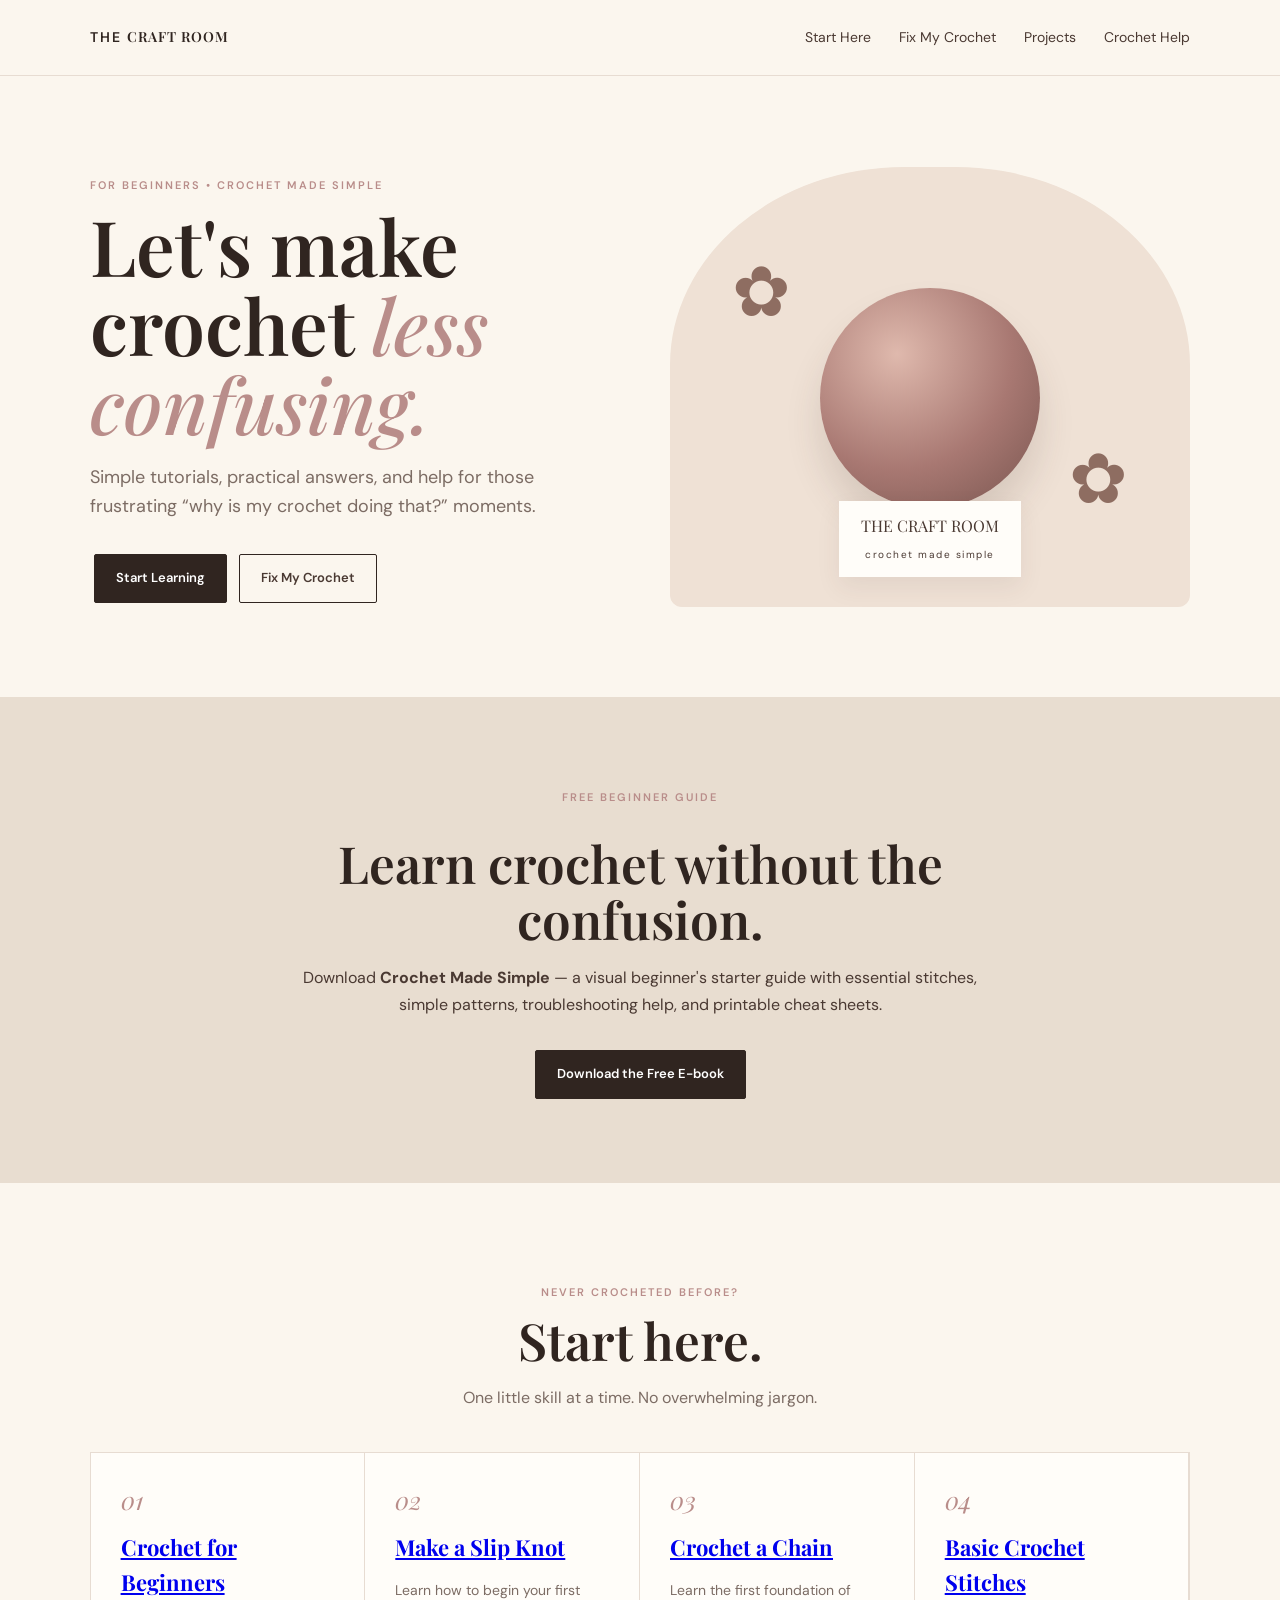
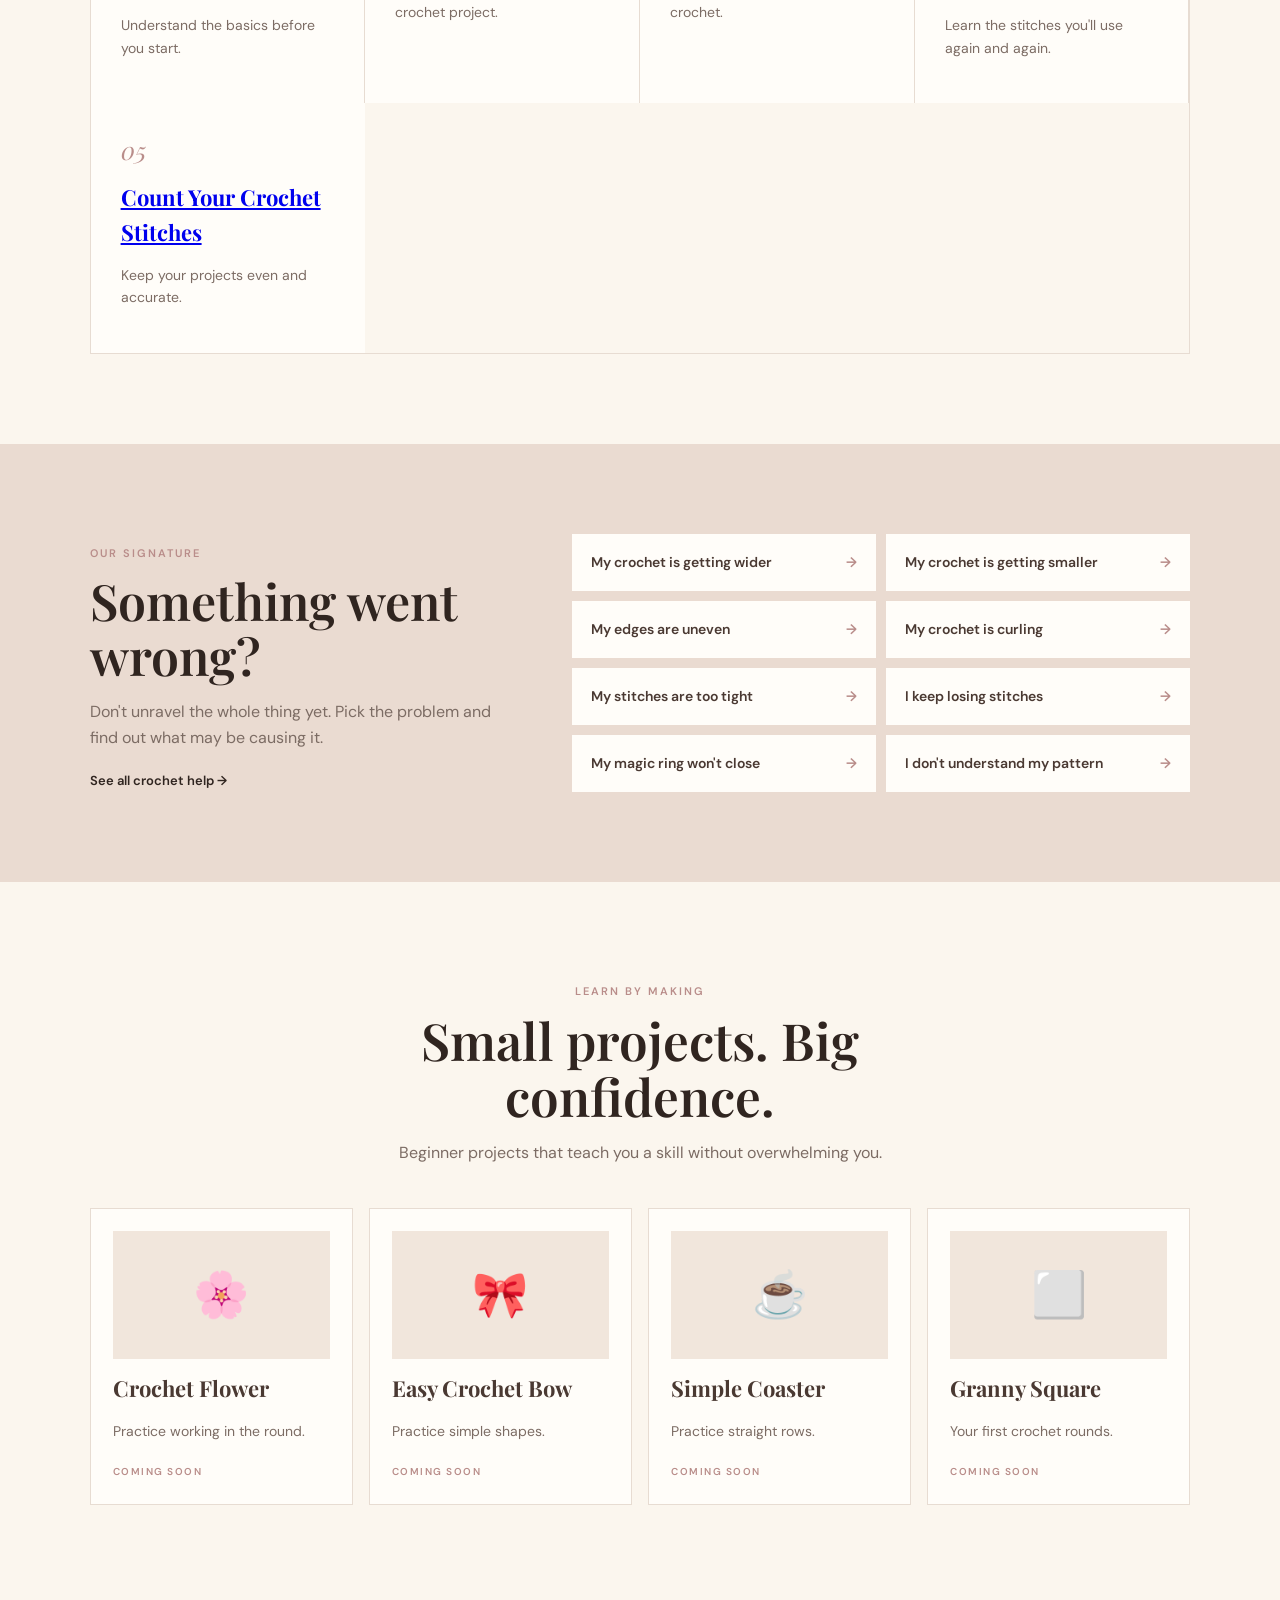
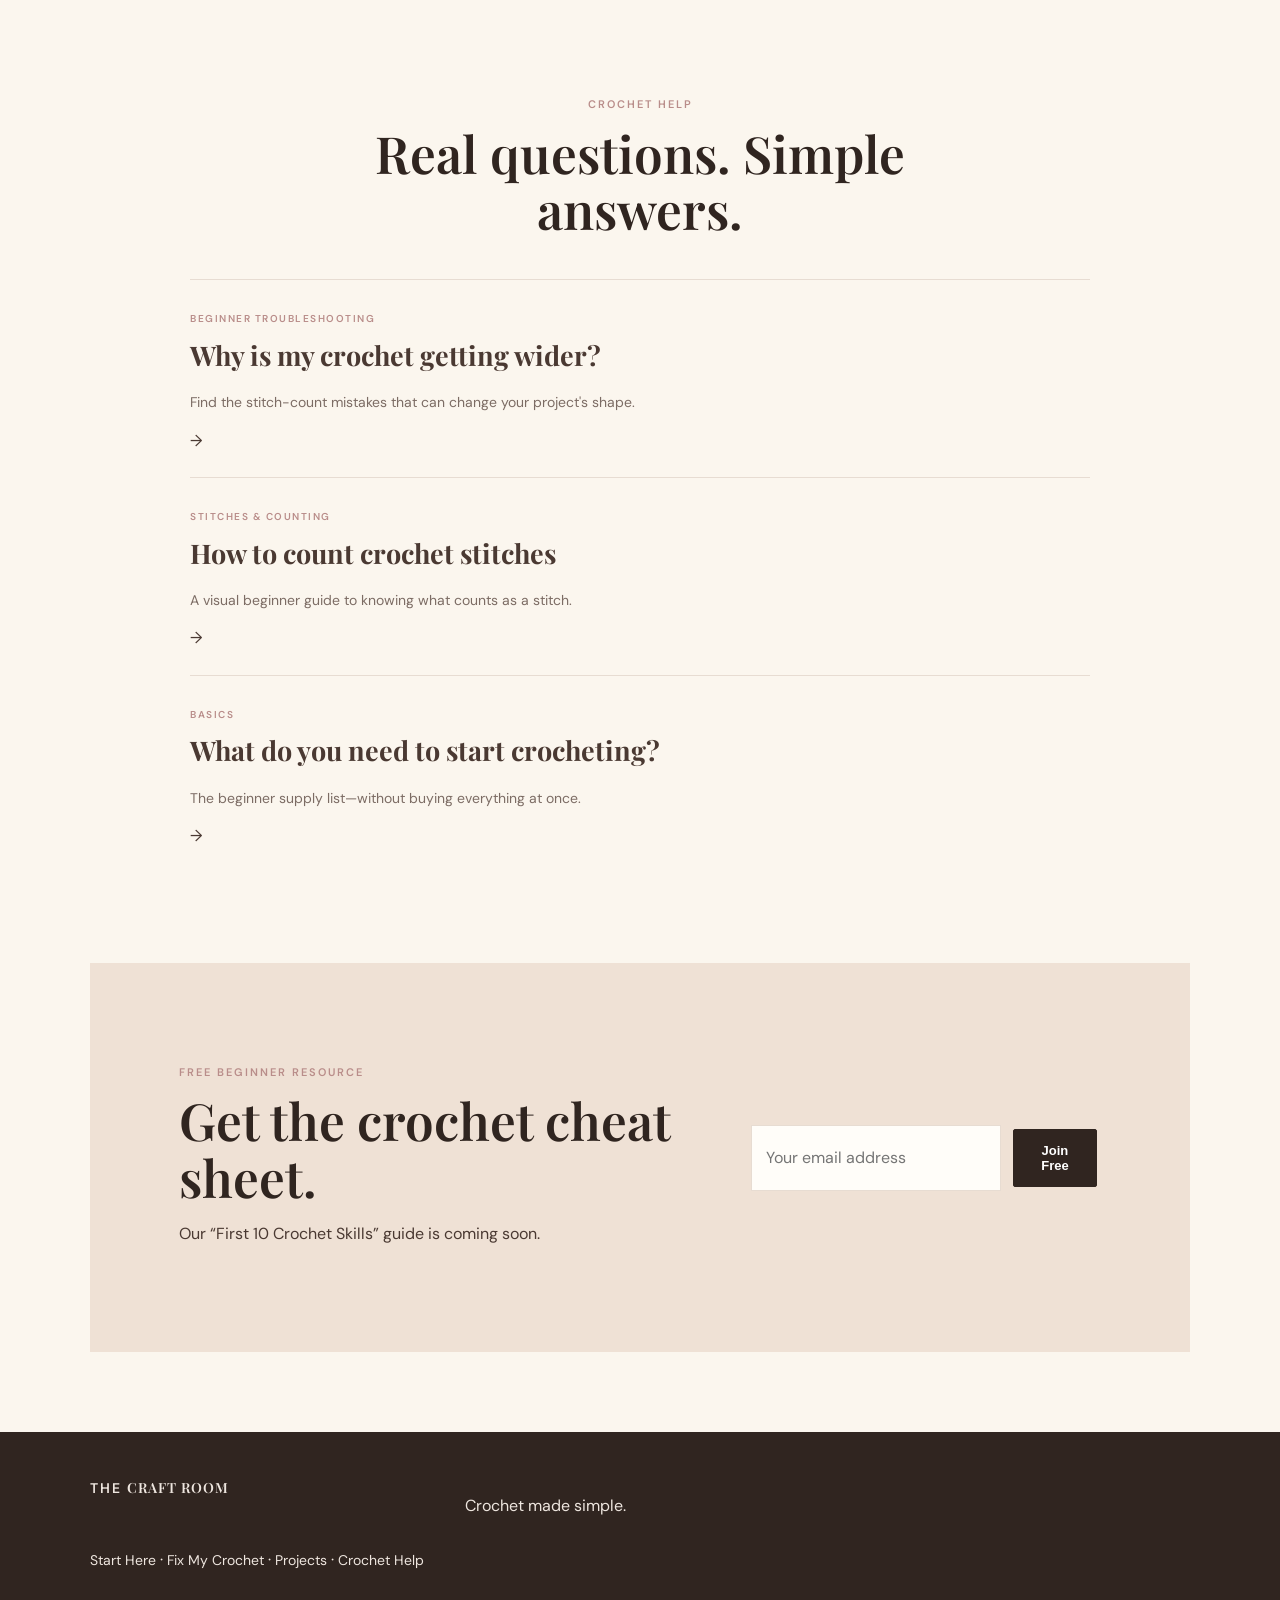
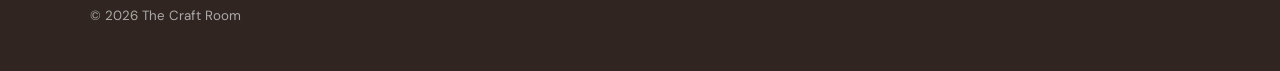
==== index.html @ 3c78d94d "Add beginner learning path links" ====
<!doctype html>
<html lang="en">
<head>
<meta charset="utf-8">
<meta name="viewport" content="width=device-width,initial-scale=1">
<title>The Craft Room — Crochet Made Simple</title>
<meta name="description" content="Beginner-friendly crochet tutorials, troubleshooting guides and simple projects.">
<link rel="stylesheet" href="style.css">
</head>

<body>

<header>
<a class="logo" href="#">THE <span>CRAFT ROOM</span></a>

<button class="menu" onclick="document.querySelector('nav').classList.toggle('open')">☰</button>

<nav>
<a href="crochet-for-beginners.html">Start Here</a>
<a href="#fix">Fix My Crochet</a>
<a href="#projects">Projects</a>
<a href="#help">Crochet Help</a>
</nav>
</header>

<main>

<!-- HERO -->
<section class="hero">
<div>
<p class="eyebrow">FOR BEGINNERS • CROCHET MADE SIMPLE</p>

<h1>Let's make crochet <em>less confusing.</em></h1>

<p class="lead">
Simple tutorials, practical answers, and help for those frustrating
“why is my crochet doing that?” moments.
</p>

<a class="btn dark" href="crochet-for-beginners.html">Start Learning</a>
<a class="btn light" href="#fix">Fix My Crochet</a>
</div>

<div class="hero-art">
<div class="yarn"></div>
<div class="flower one">✿</div>
<div class="flower two">✿</div>
<div class="tag">
THE CRAFT ROOM<br>
<small>crochet made simple</small>
</div>
</div>
</section>


<!-- FREE E-BOOK -->
<section class="ebook">

<div class="center">

<p class="eyebrow">FREE BEGINNER GUIDE</p>

<h2>Learn crochet without the confusion.</h2>

<p>
Download <strong>Crochet Made Simple</strong> — a visual beginner's
starter guide with essential stitches, simple patterns,
troubleshooting help, and printable cheat sheets.
</p>

<a
class="btn dark"
href="The-Craft-Room-Crochet-Made-Simple-Visual-Edition.pdf"
target="_blank">
Download the Free E-book
</a>

</div>

</section>


<!-- START HERE -->
<section id="start">

<div class="center">

<p class="eyebrow">NEVER CROCHETED BEFORE?</p>

<h2>Start here.</h2>

<p>One little skill at a time. No overwhelming jargon.</p>

</div>

<div class="steps">

<article>
  <b>01</b>
  <h3><a href="crochet-for-beginners.html">Crochet for Beginners</a></h3>
  <p>Understand the basics before you start.</p>
</article>

<article>
  <b>02</b>
  <h3><a href="how-to-make-a-crochet-slip-knot.html">Make a Slip Knot</a></h3>
  <p>Learn how to begin your first crochet project.</p>
</article>

<article>
  <b>03</b>
  <h3><a href="how-to-crochet-a-chain.html">Crochet a Chain</a></h3>
  <p>Learn the first foundation of crochet.</p>
</article>

<article>
  <b>04</b>
  <h3><a href="how-to-make-basic-crochet-stitches.html">Basic Crochet Stitches</a></h3>
  <p>Learn the stitches you'll use again and again.</p>
</article>

<article>
  <b>05</b>
  <h3><a href="how-to-count-crochet-stitches.html">Count Your Crochet Stitches</a></h3>
  <p>Keep your projects even and accurate.</p>
</article>

</div>

</section>


<!-- FIX MY CROCHET -->
<section id="fix" class="fix">

<div>

<p class="eyebrow">OUR SIGNATURE</p>

<h2>Something went wrong?</h2>

<p>
Don't unravel the whole thing yet. Pick the problem and find out
what may be causing it.
</p>

<a href="#help">See all crochet help →</a>

</div>

<div class="problems">

<a href="why-is-my-crochet-getting-wider.html">
My crochet is getting wider <span>→</span>
</a>

<a href="why-is-my-crochet-getting-smaller.html">
My crochet is getting smaller <span>→</span>
</a>

<a href="#help">
My edges are uneven <span>→</span>
</a>

<a href="#help">
My crochet is curling <span>→</span>
</a>

<a href="#help">
My stitches are too tight <span>→</span>
</a>

<a href="#help">
I keep losing stitches <span>→</span>
</a>

<a href="#help">
My magic ring won't close <span>→</span>
</a>

<a href="#help">
I don't understand my pattern <span>→</span>
</a>

</div>

</section>


<!-- PROJECTS -->
<section id="projects">

<div class="center">

<p class="eyebrow">LEARN BY MAKING</p>

<h2>Small projects. Big confidence.</h2>

<p>
Beginner projects that teach you a skill without overwhelming you.
</p>

</div>

<div class="cards">

<article>
<div>🌸</div>
<h3>Crochet Flower</h3>
<p>Practice working in the round.</p>
<small>COMING SOON</small>
</article>

<article>
<div>🎀</div>
<h3>Easy Crochet Bow</h3>
<p>Practice simple shapes.</p>
<small>COMING SOON</small>
</article>

<article>
<div>☕</div>
<h3>Simple Coaster</h3>
<p>Practice straight rows.</p>
<small>COMING SOON</small>
</article>

<article>
<div>⬜</div>
<h3>Granny Square</h3>
<p>Your first crochet rounds.</p>
<small>COMING SOON</small>
</article>

</div>

</section>


<!-- CROCHET HELP -->
<section id="help">

<div class="center">

<p class="eyebrow">CROCHET HELP</p>

<h2>Real questions. Simple answers.</h2>

</div>

<div class="articles">

<a href="why-is-my-crochet-getting-wider.html">

<small>BEGINNER TROUBLESHOOTING</small>

<h3>Why is my crochet getting wider?</h3>

<p>
Find the stitch-count mistakes that can change your project's shape.
</p>

→

</a>


<a href="how-to-count-crochet-stitches.html">

<small>STITCHES & COUNTING</small>

<h3>How to count crochet stitches</h3>

<p>
A visual beginner guide to knowing what counts as a stitch.
</p>

→

</a>


<a href="#">

<small>BASICS</small>

<h3>What do you need to start crocheting?</h3>

<p>
The beginner supply list—without buying everything at once.
</p>

→

</a>

</div>

</section>


<!-- SIGNUP -->
<section class="signup">

<div>

<p class="eyebrow">FREE BEGINNER RESOURCE</p>

<h2>Get the crochet cheat sheet.</h2>

<p>
Our “First 10 Crochet Skills” guide is coming soon.
</p>

</div>

<form onsubmit="event.preventDefault();alert('Thanks! The free guide is being prepared.');">

<input
type="email"
required
placeholder="Your email address">

<button class="btn dark">Join Free</button>

</form>

</section>

</main>


<!-- FOOTER -->
<footer>

<a class="logo" href="#">
THE <span>CRAFT ROOM</span>
</a>

<p>Crochet made simple.</p>

<div>
<a href="#start">Start Here</a> ·
<a href="#fix">Fix My Crochet</a> ·
<a href="#projects">Projects</a> ·
<a href="#help">Crochet Help</a>
</div>

<small>© 2026 The Craft Room</small>

</footer>

</body>
</html>
---- style.css ----
@import url('https://fonts.googleapis.com/css2?family=DM+Sans:wght@400;500;600&family=Playfair+Display:ital,wght@0,500;0,600;1,500&display=swap');
:root{--cream:#fbf6ee;--paper:#fffdf9;--brown:#4a3932;--muted:#7c6c64;--rose:#b98d8a;--line:#e7dcd2;--dark:#302520}
*{box-sizing:border-box}html{scroll-behavior:smooth}body{margin:0;background:var(--cream);color:var(--brown);font:16px/1.6 "DM Sans",sans-serif}header{height:76px;padding:0 7%;display:flex;align-items:center;justify-content:space-between;border-bottom:1px solid var(--line);position:sticky;top:0;background:#fbf6eef2;z-index:10}.logo{font-size:14px;letter-spacing:2px;font-weight:600;color:var(--dark);text-decoration:none}.logo span{font-family:"Playfair Display";letter-spacing:1px}.menu{display:none;border:0;background:none;font-size:24px;color:var(--brown)}nav{display:flex;gap:28px}nav a,footer a{color:var(--brown);text-decoration:none;font-size:14px}section{padding:90px 7%;max-width:1400px;margin:auto}.hero{min-height:620px;display:grid;grid-template-columns:1fr 1fr;gap:60px;align-items:center}.eyebrow{font-size:11px;letter-spacing:2px;color:var(--rose);font-weight:600}.hero h1{font:600 clamp(48px,6vw,80px)/1.03 "Playfair Display";color:var(--dark);margin:10px 0 20px}.hero h1 em{color:var(--rose);font-weight:500}.lead{font-size:18px;color:var(--muted);max-width:570px;margin-bottom:30px}.btn{display:inline-block;padding:13px 21px;border-radius:2px;font-weight:600;font-size:13px;border:1px solid var(--dark);margin:4px;text-decoration:none}.dark{background:var(--dark);color:white}.light{color:var(--brown);background:transparent}.hero-art{height:440px;background:#efe1d5;border-radius:45% 45% 12px 12px;position:relative;overflow:hidden}.yarn{position:absolute;width:220px;height:220px;border-radius:50%;left:50%;top:50%;transform:translate(-50%,-45%);background:radial-gradient(circle at 35% 30%,#dfb9ad,#a87872 55%,#77544e);box-shadow:0 25px 35px #4a393225}.flower{position:absolute;font-size:70px;color:#8e6d61}.one{left:12%;top:16%}.two{right:12%;bottom:16%}.tag{position:absolute;bottom:30px;left:50%;transform:translateX(-50%);background:var(--paper);padding:12px 22px;text-align:center;font-family:"Playfair Display";box-shadow:0 10px 25px #4a393214}.tag small{font:10px "DM Sans";letter-spacing:1.5px}.center{text-align:center;max-width:700px;margin:0 auto 42px}.center h2,h2{font:600 clamp(35px,4vw,55px)/1.1 "Playfair Display";color:var(--dark);margin:5px 0 12px}.center p:last-child,.fix>div>p:not(.eyebrow){color:var(--muted)}.steps{display:grid;grid-template-columns:repeat(4,1fr);border:1px solid var(--line)}.steps article{padding:30px;background:var(--paper);border-right:1px solid var(--line)}.steps article:last-child{border:0}.steps b{font:italic 25px "Playfair Display";color:var(--rose)}.steps h3,.cards h3,.articles h3{font-family:"Playfair Display";font-size:22px;margin:12px 0 5px}.steps p,.cards p,.articles p{color:var(--muted);font-size:14px}.fix{max-width:none;background:#eadbd1;display:grid;grid-template-columns:.8fr 1.2fr;gap:70px}.fix>div:first-child{max-width:430px;margin:auto 0 auto auto}.fix h2{font-size:50px}.fix a{color:var(--dark);font-weight:600;text-decoration:none;font-size:13px}.problems{display:grid;grid-template-columns:1fr 1fr;gap:10px;max-width:650px}.problems a{background:var(--paper);padding:17px 19px;text-decoration:none;color:var(--brown);display:flex;justify-content:space-between;font-size:14px}.problems span{color:var(--rose)}.cards{display:grid;grid-template-columns:repeat(4,1fr);gap:16px}.cards article{background:var(--paper);padding:22px;border:1px solid var(--line)}.cards article>div{background:#f1e6dc;text-align:center;padding:28px;font-size:45px}.cards small,.articles small{color:var(--rose);font-size:10px;letter-spacing:1.5px;font-weight:600}.articles{max-width:900px;margin:auto}.articles a{display:block;text-decoration:none;color:var(--brown);border-top:1px solid var(--line);padding:24px 0}.articles h3{font-size:27px;margin:4px 0}.signup{margin:0 7% 80px;background:#efe1d5;display:flex;justify-content:space-between;align-items:center;gap:30px}.signup form{display:flex;gap:8px;min-width:350px}.signup input{padding:14px;border:1px solid var(--line);background:var(--paper);font:inherit;width:100%}footer{background:var(--dark);color:#eee6df;padding:45px 7%;display:grid;grid-template-columns:1fr 2fr;gap:12px}footer .logo,footer a{color:#eee6df}footer small{grid-column:1/-1;color:#aaa;margin-top:20px}
@media(max-width:850px){nav{display:none;position:absolute;top:76px;left:0;right:0;background:var(--cream);padding:20px 7%;flex-direction:column;gap:12px}.open{display:flex}.menu{display:block}.hero{grid-template-columns:1fr;padding-top:55px}.hero-art{order:-1;height:330px}.hero>div:first-child{text-align:center}.lead{margin-left:auto;margin-right:auto}.steps,.cards{grid-template-columns:1fr 1fr}.fix{grid-template-columns:1fr;padding:65px 7%}.fix>div:first-child{margin:0}.signup{margin:0 5% 60px;flex-direction:column;align-items:stretch}.signup form{min-width:0}footer{grid-template-columns:1fr}}
@media(max-width:520px){section{padding:65px 6%}.hero h1{font-size:48px}.steps,.cards,.problems{grid-template-columns:1fr}.steps article{border-right:0;border-bottom:1px solid var(--line)}.fix h2{font-size:42px}.signup{padding:35px 7%}.signup form{flex-direction:column}}
/* FREE E-BOOK SECTION */
.ebook {
  padding: 80px 20px;
  background: #E8DDD0;
  text-align: center;
}

.ebook .center {
  max-width: 700px;
  margin: 0 auto;
}

.ebook h2 {
  margin-bottom: 16px;
}

.ebook p {
  line-height: 1.7;
  margin-bottom: 28px;
}

.ebook .btn {
  display: inline-block;
  text-decoration: none;
}
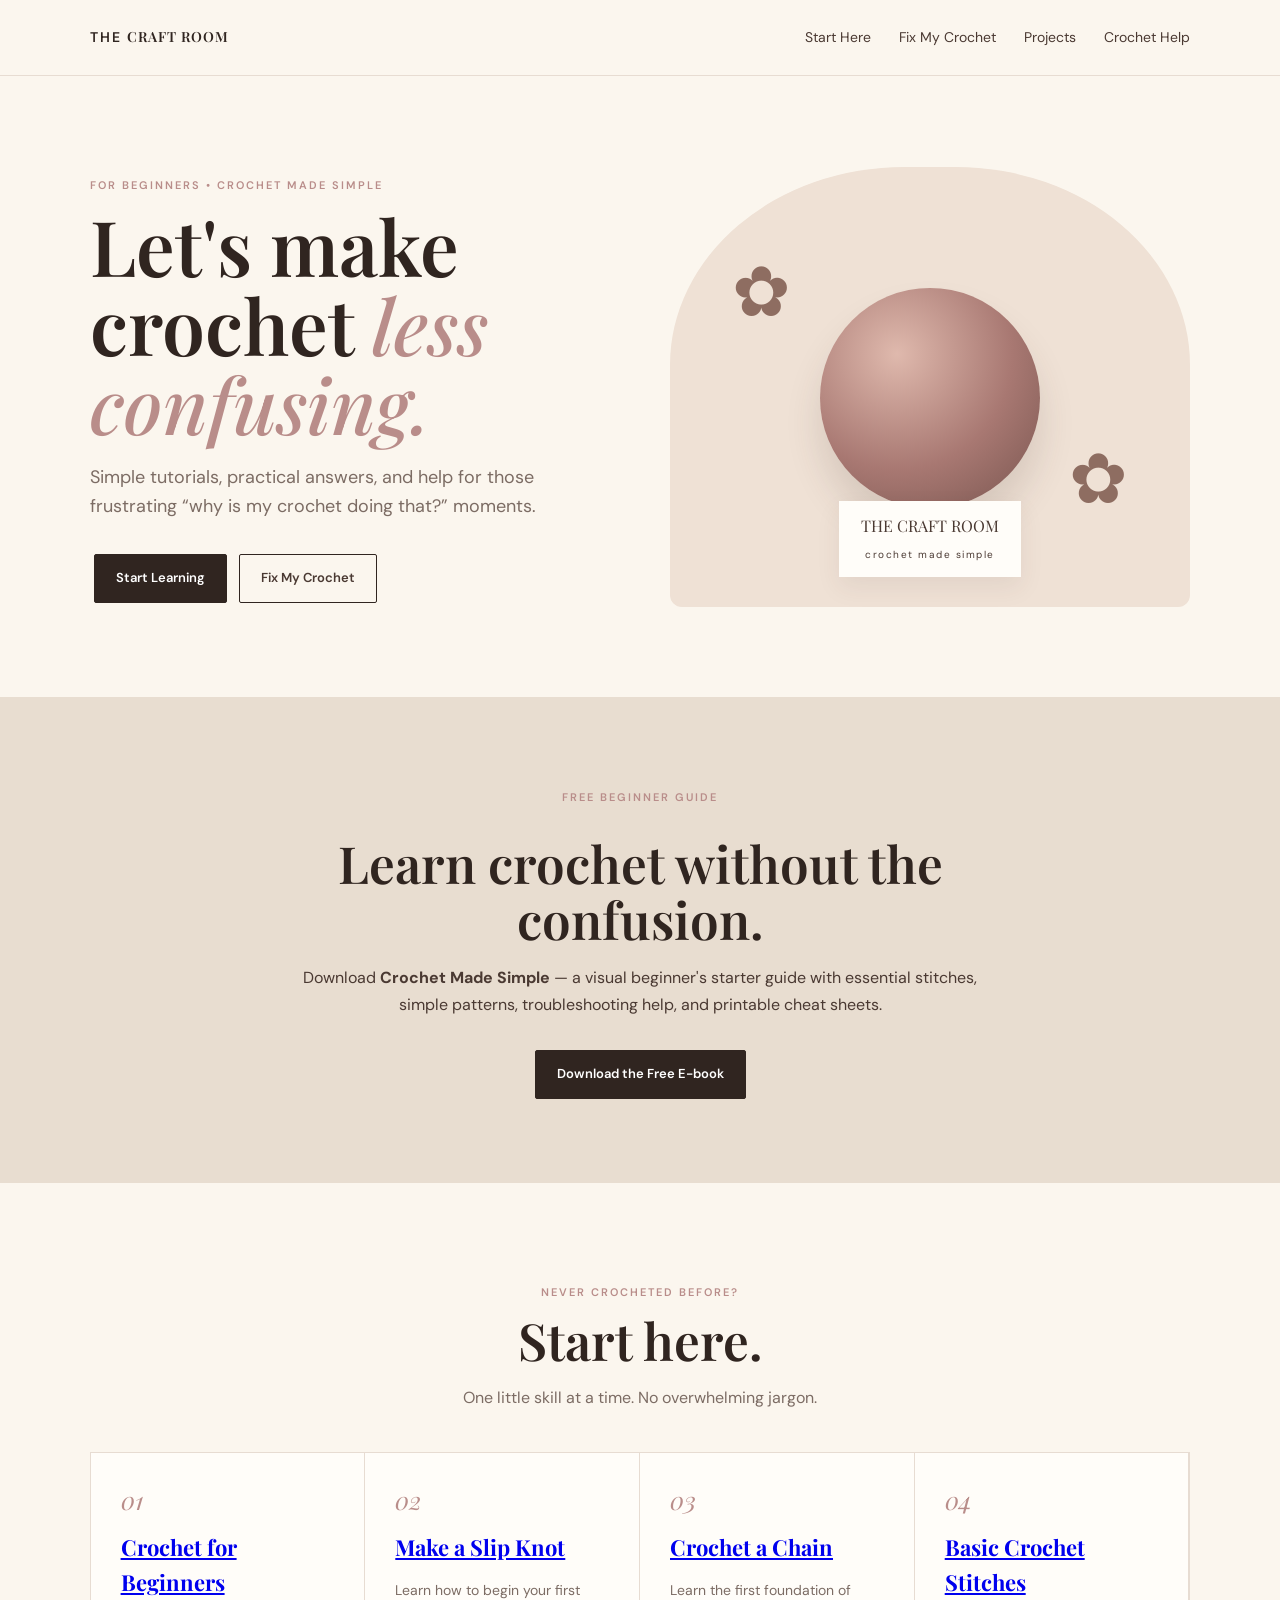
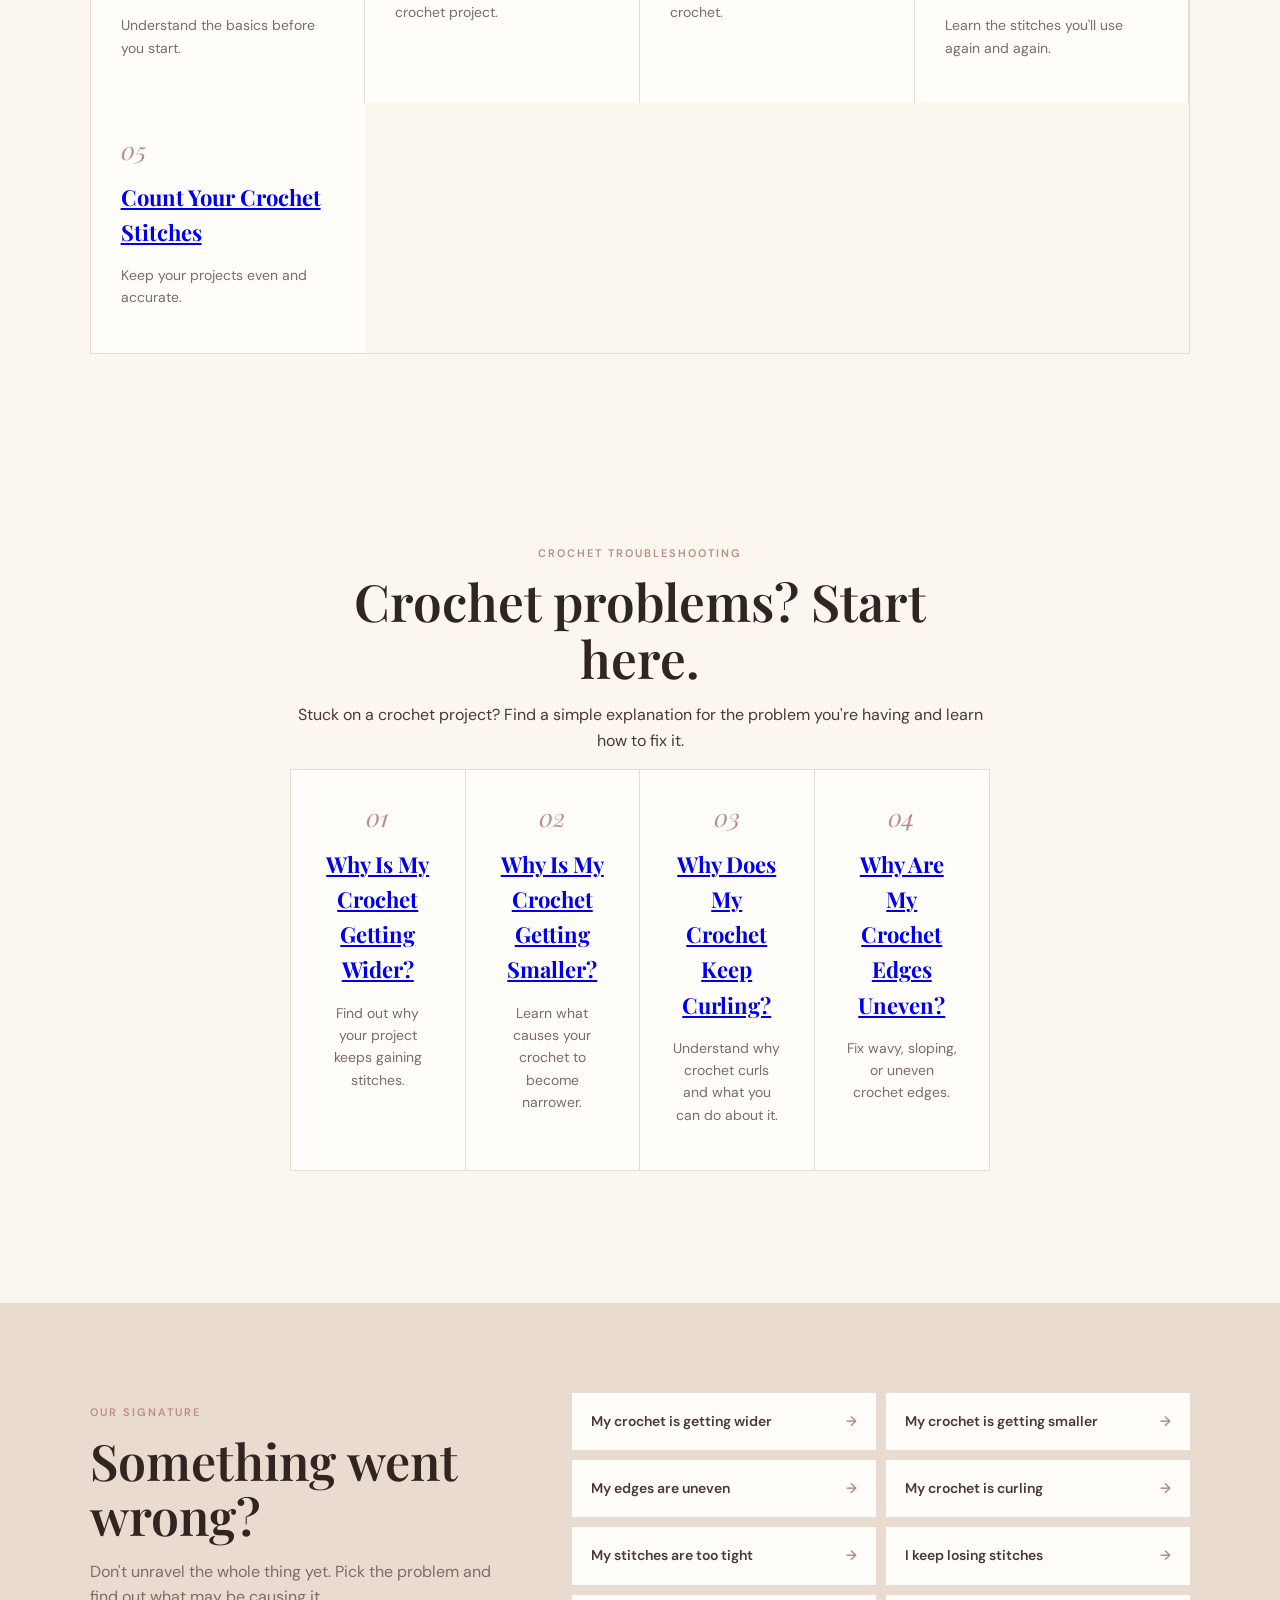
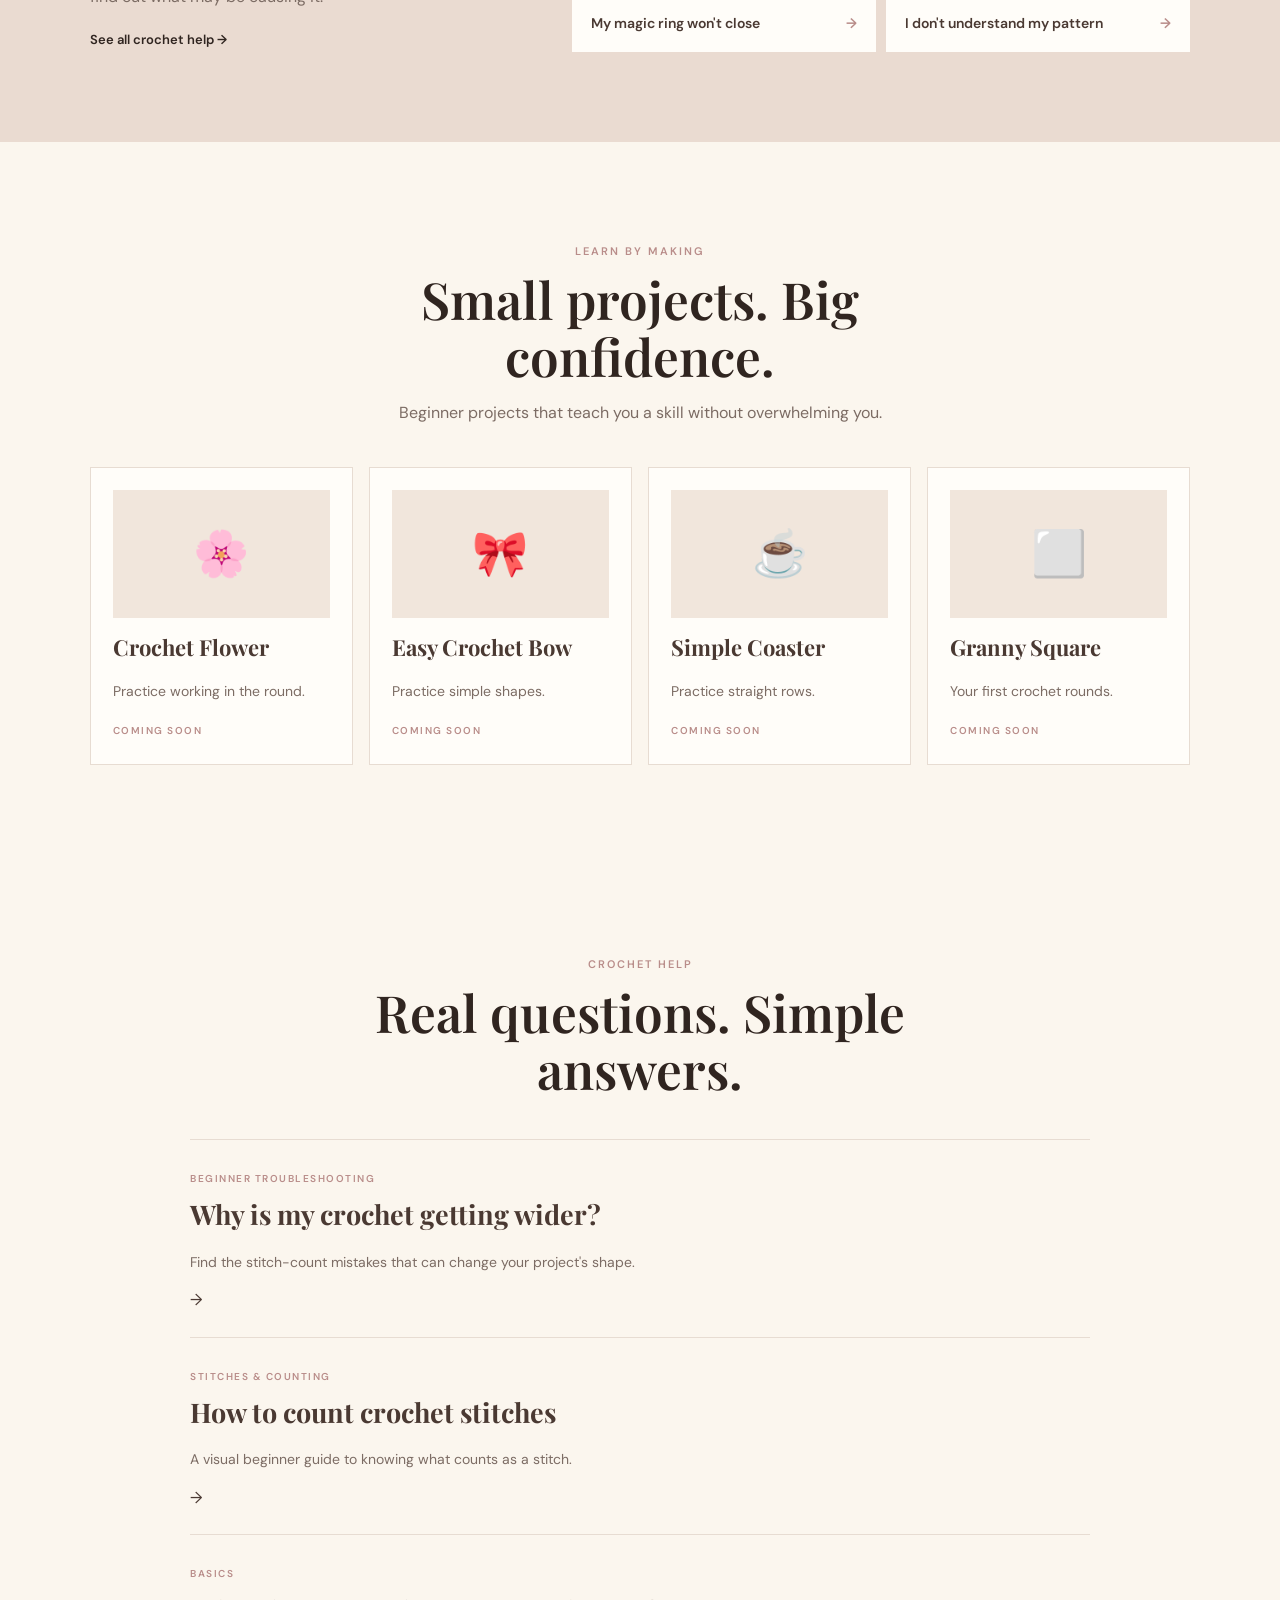
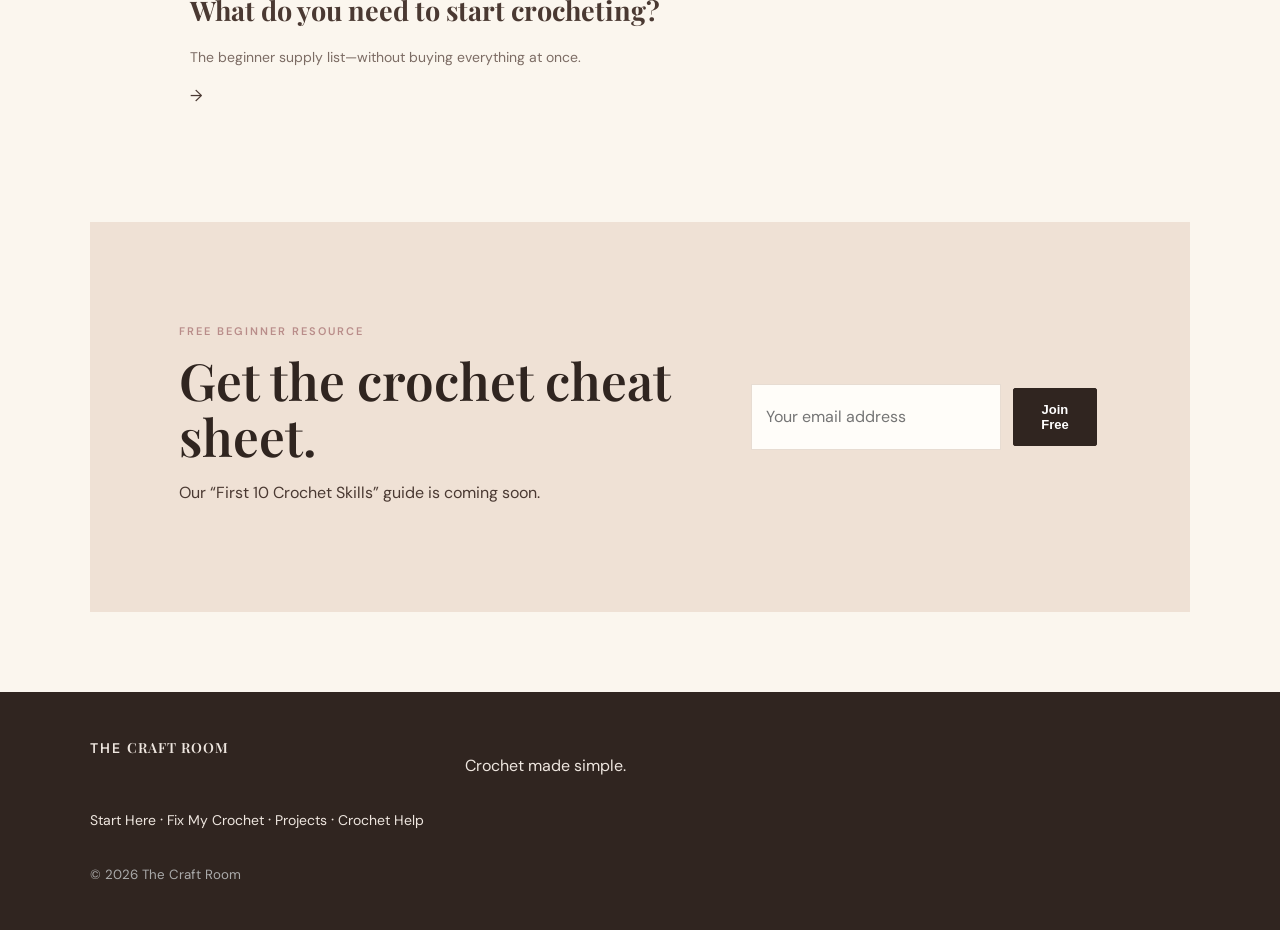
==== commit 1d8ba137: "Update index.html" ====
--- a/index.html
+++ b/index.html
@@ -128,6 +128,65 @@
 </div>
 
 </section>
+  <!-- CROCHET PROBLEMS -->
+<section id="troubleshooting">
+  <div class="center">
+
+    <p class="eyebrow">CROCHET TROUBLESHOOTING</p>
+
+    <h2>Crochet problems? Start here.</h2>
+
+    <p>
+      Stuck on a crochet project? Find a simple explanation for the problem
+      you're having and learn how to fix it.
+    </p>
+
+    <div class="steps">
+
+      <article>
+        <b>01</b>
+        <h3>
+          <a href="why-is-my-crochet-getting-wider.html">
+            Why Is My Crochet Getting Wider?
+          </a>
+        </h3>
+        <p>Find out why your project keeps gaining stitches.</p>
+      </article>
+
+      <article>
+        <b>02</b>
+        <h3>
+          <a href="why-is-my-crochet-getting-smaller.html">
+            Why Is My Crochet Getting Smaller?
+          </a>
+        </h3>
+        <p>Learn what causes your crochet to become narrower.</p>
+      </article>
+
+      <article>
+        <b>03</b>
+        <h3>
+          <a href="why-does-my-crochet-keep-curling.html">
+            Why Does My Crochet Keep Curling?
+          </a>
+        </h3>
+        <p>Understand why crochet curls and what you can do about it.</p>
+      </article>
+
+      <article>
+        <b>04</b>
+        <h3>
+          <a href="why-are-my-crochet-edges-uneven.html">
+            Why Are My Crochet Edges Uneven?
+          </a>
+        </h3>
+        <p>Fix wavy, sloping, or uneven crochet edges.</p>
+      </article>
+
+    </div>
+
+  </div>
+</section>
 
 
 <!-- FIX MY CROCHET -->
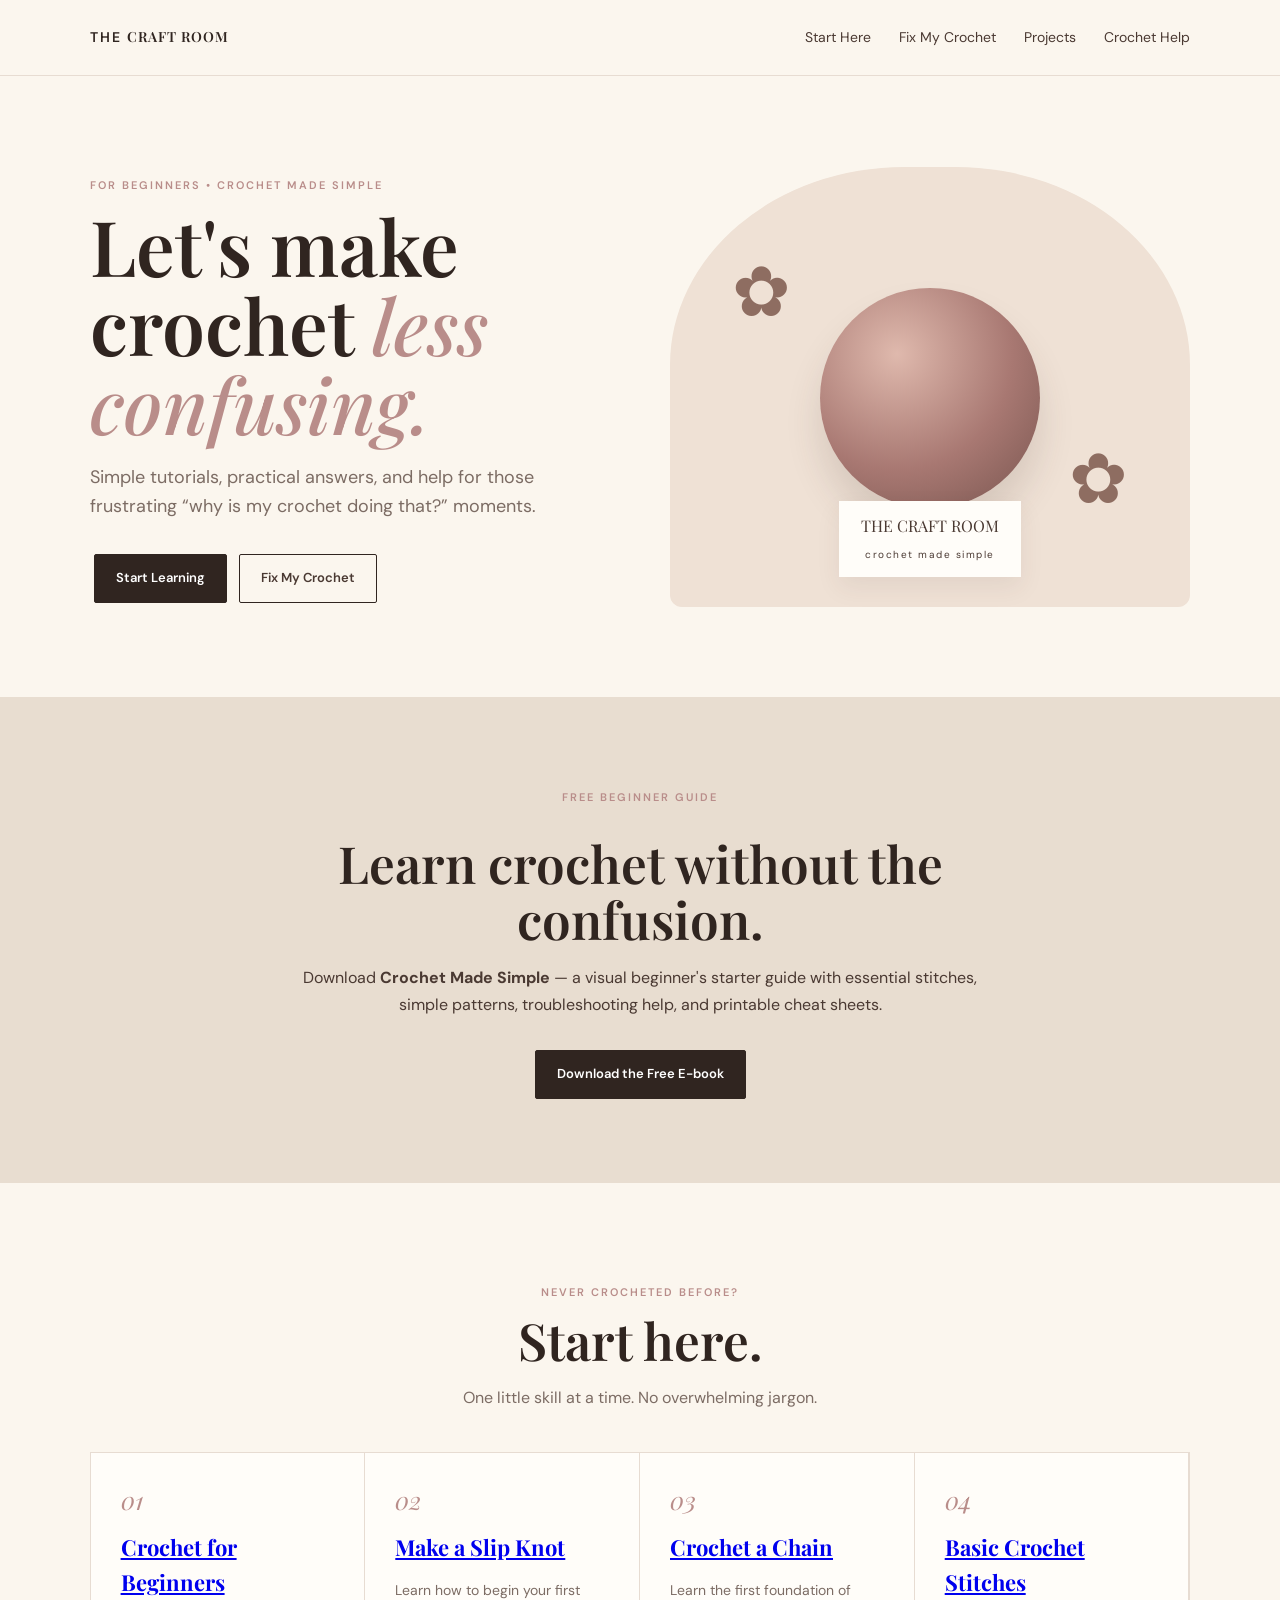
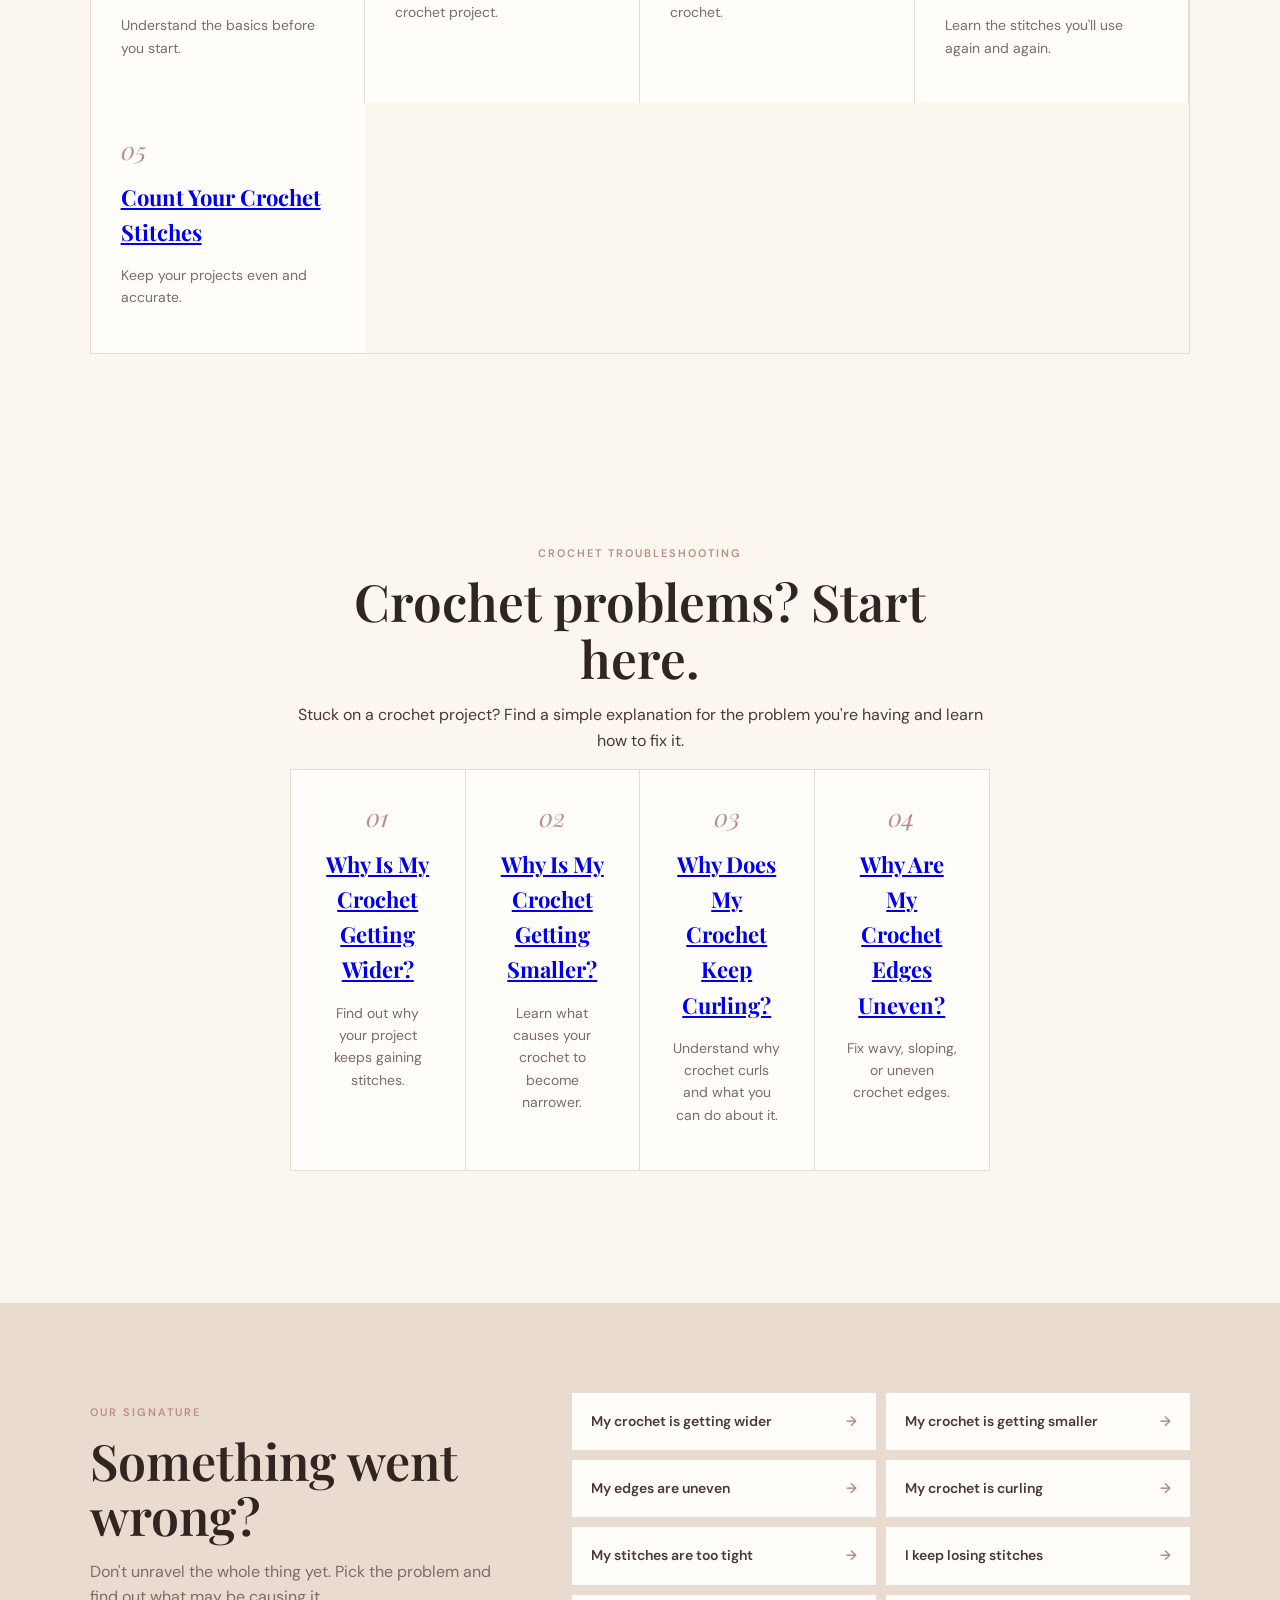
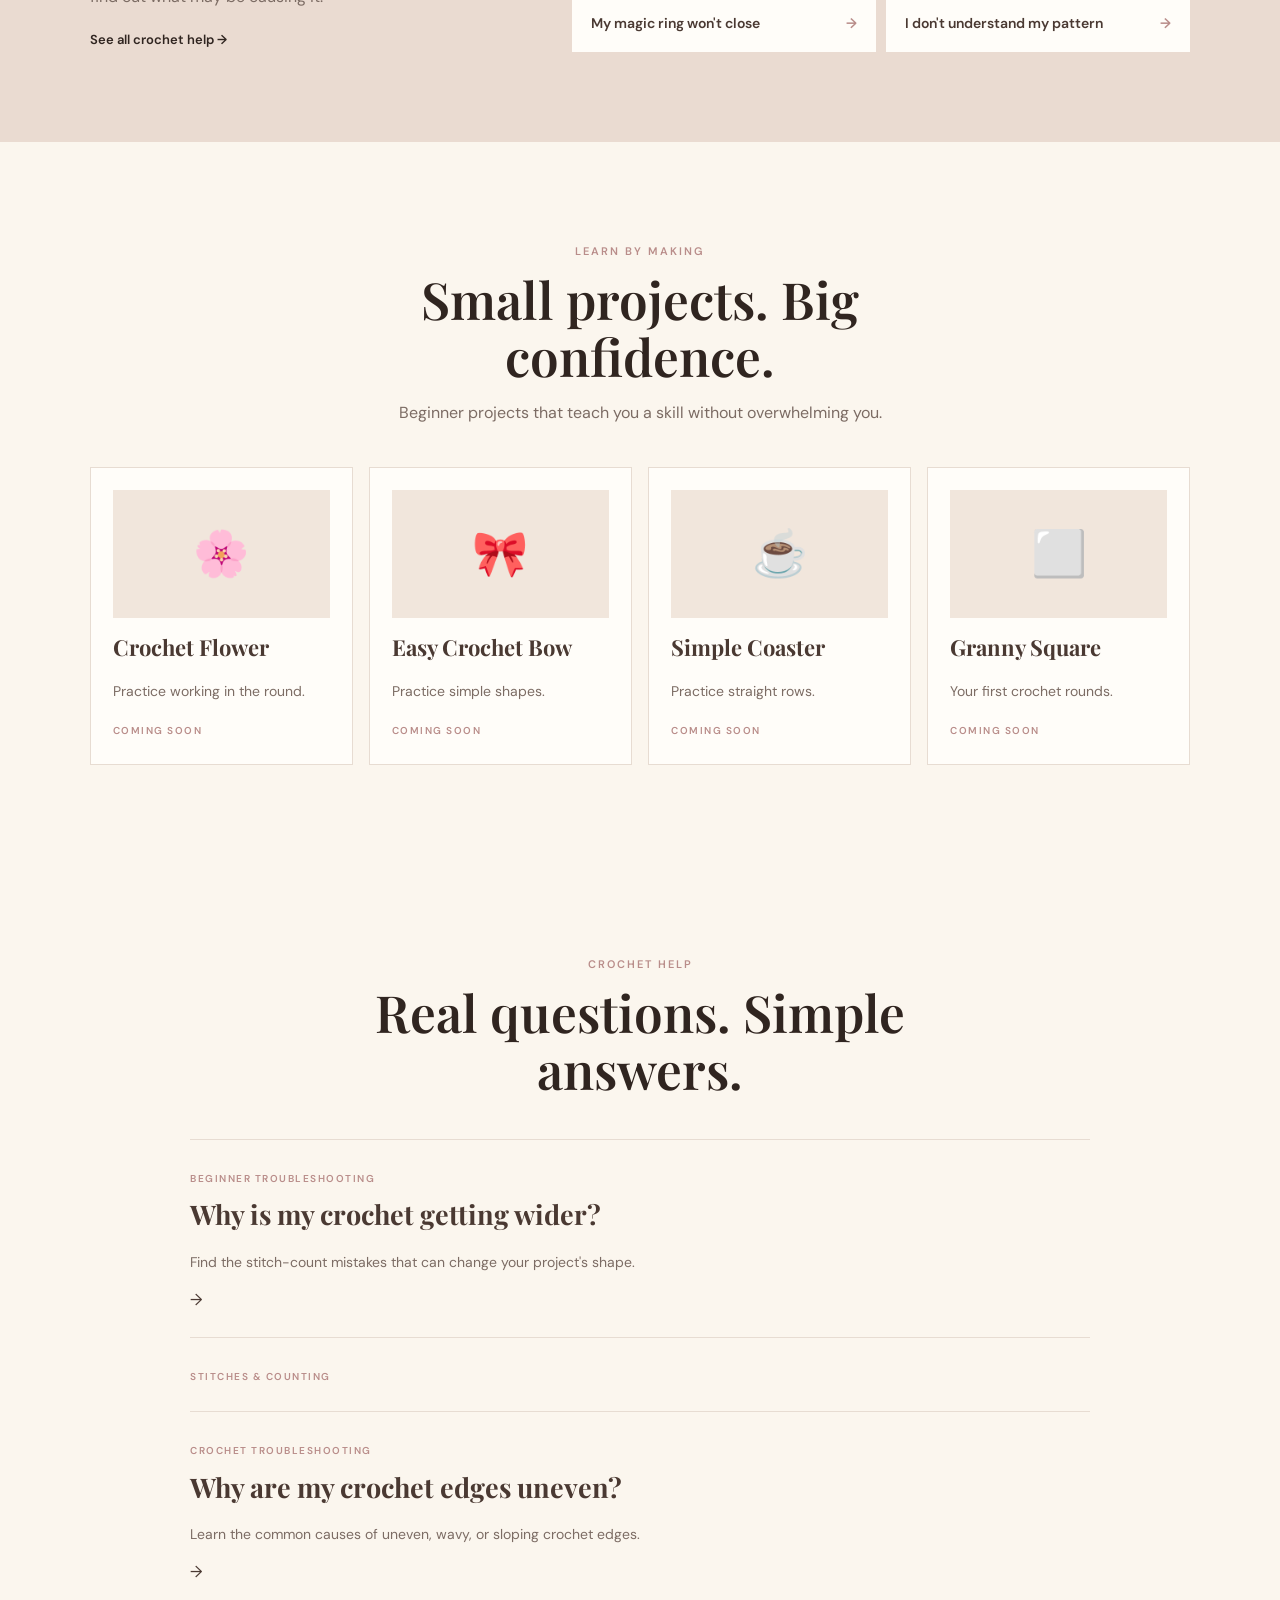
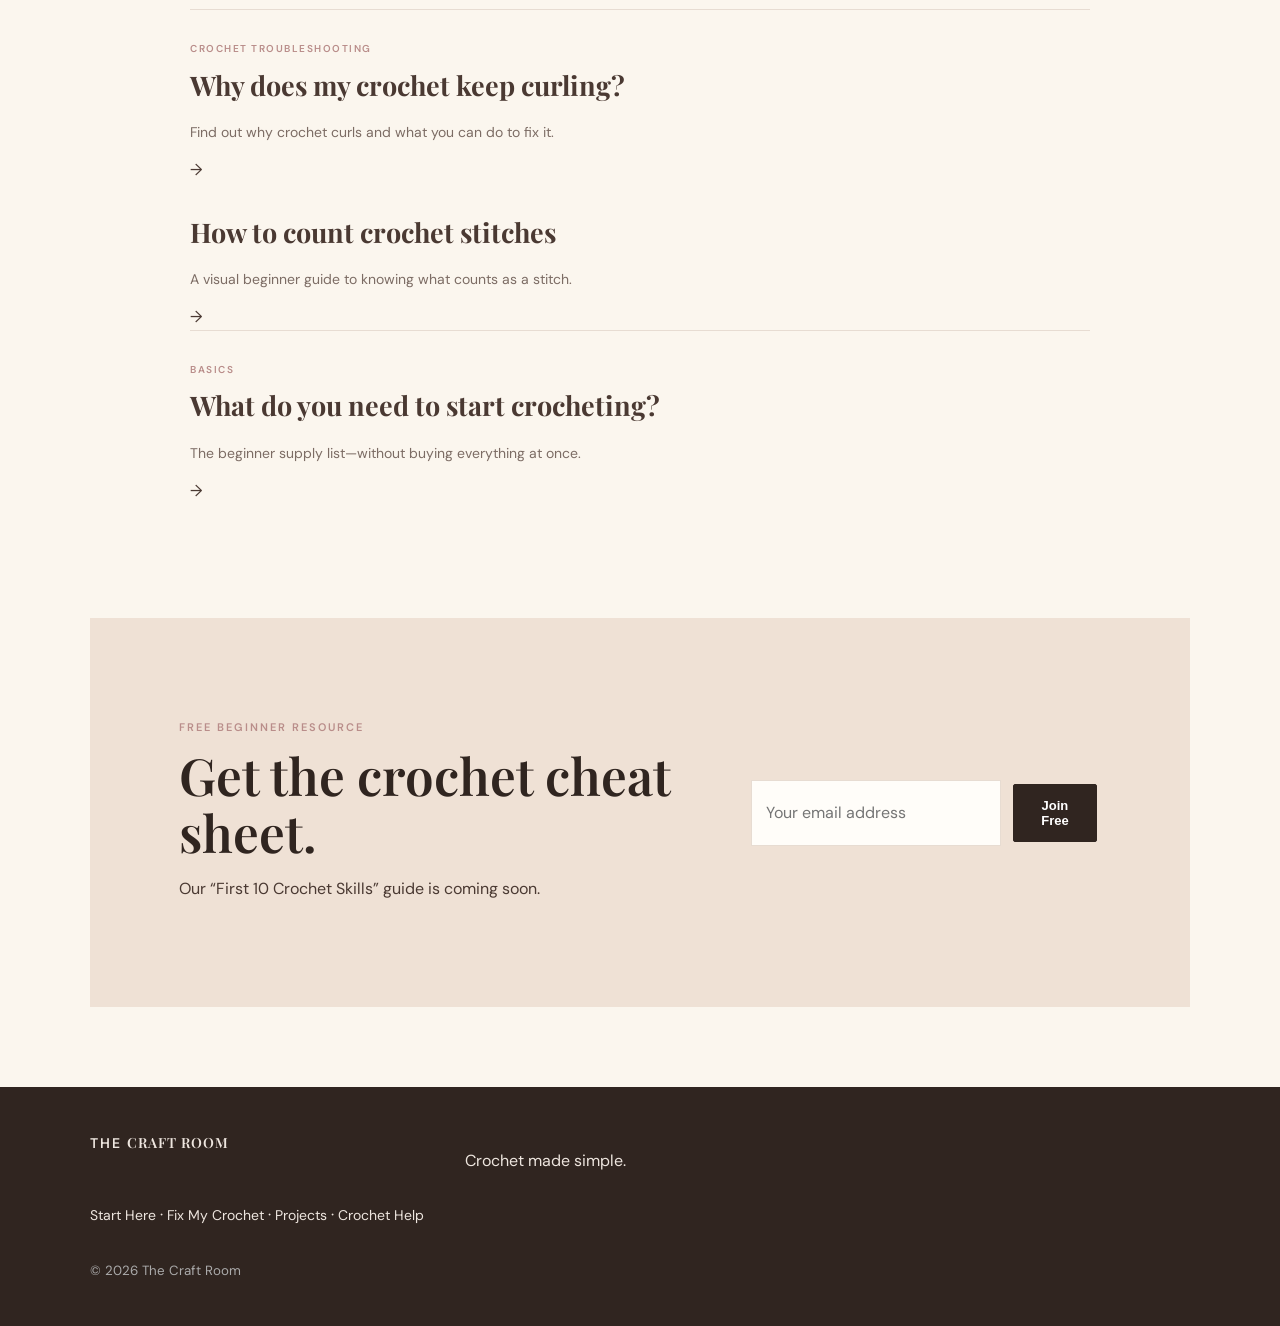
==== commit 8783b16c: "Update index.html" ====
--- a/index.html
+++ b/index.html
@@ -217,11 +217,11 @@
 My crochet is getting smaller <span>→</span>
 </a>
 
-<a href="#help">
+<a href="why-are-my-crochet-edges-uneven.html">
 My edges are uneven <span>→</span>
 </a>
 
-<a href="#help">
+<a href="why-does-my-crochet-keep-curling.html">
 My crochet is curling <span>→</span>
 </a>
 
@@ -326,7 +326,34 @@
 
 <a href="how-to-count-crochet-stitches.html">
 
-<small>STITCHES & COUNTING</small>
+<small>STITCHES & COUNTING</small><a href="why-are-my-crochet-edges-uneven.html">
+
+<small>CROCHET TROUBLESHOOTING</small>
+
+<h3>Why are my crochet edges uneven?</h3>
+
+<p>
+Learn the common causes of uneven, wavy, or sloping crochet edges.
+</p>
+
+→
+
+</a>
+
+
+<a href="why-does-my-crochet-keep-curling.html">
+
+<small>CROCHET TROUBLESHOOTING</small>
+
+<h3>Why does my crochet keep curling?</h3>
+
+<p>
+Find out why crochet curls and what you can do to fix it.
+</p>
+
+→
+
+</a>
 
 <h3>How to count crochet stitches</h3>
 
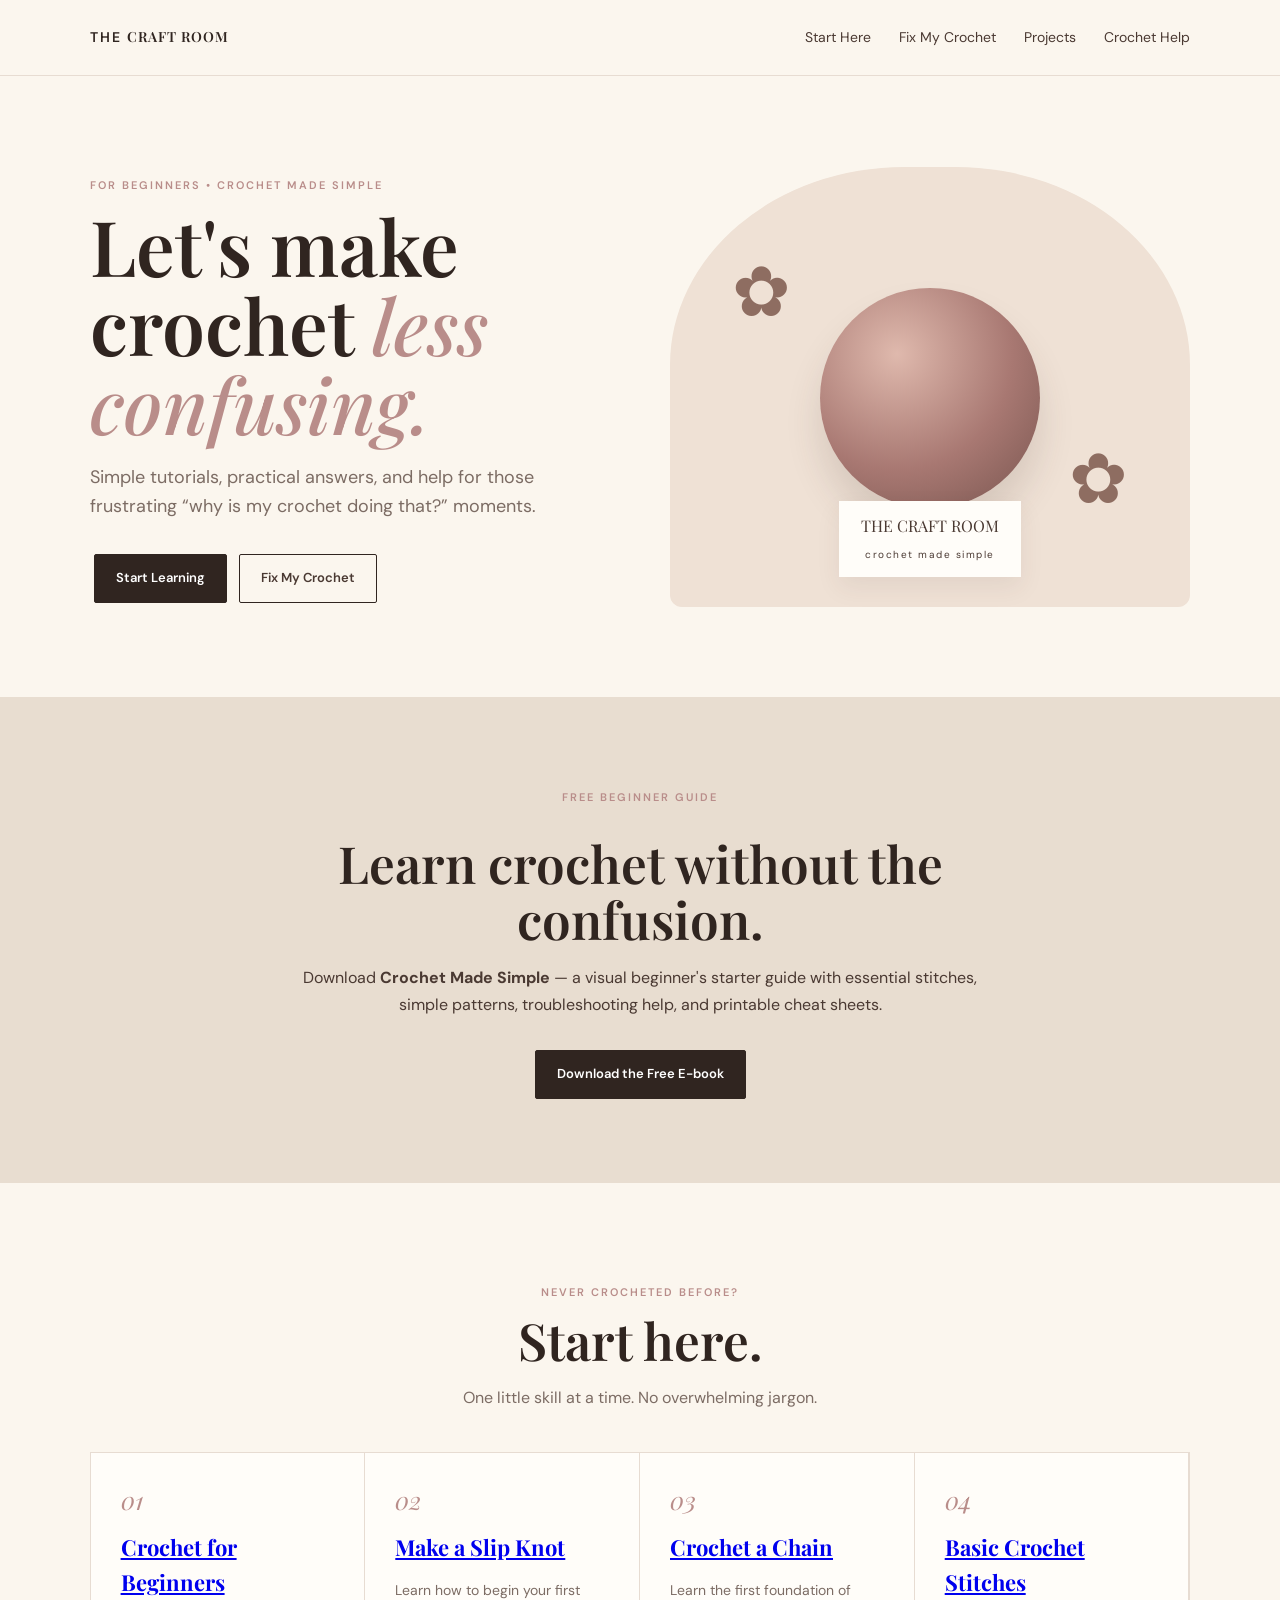
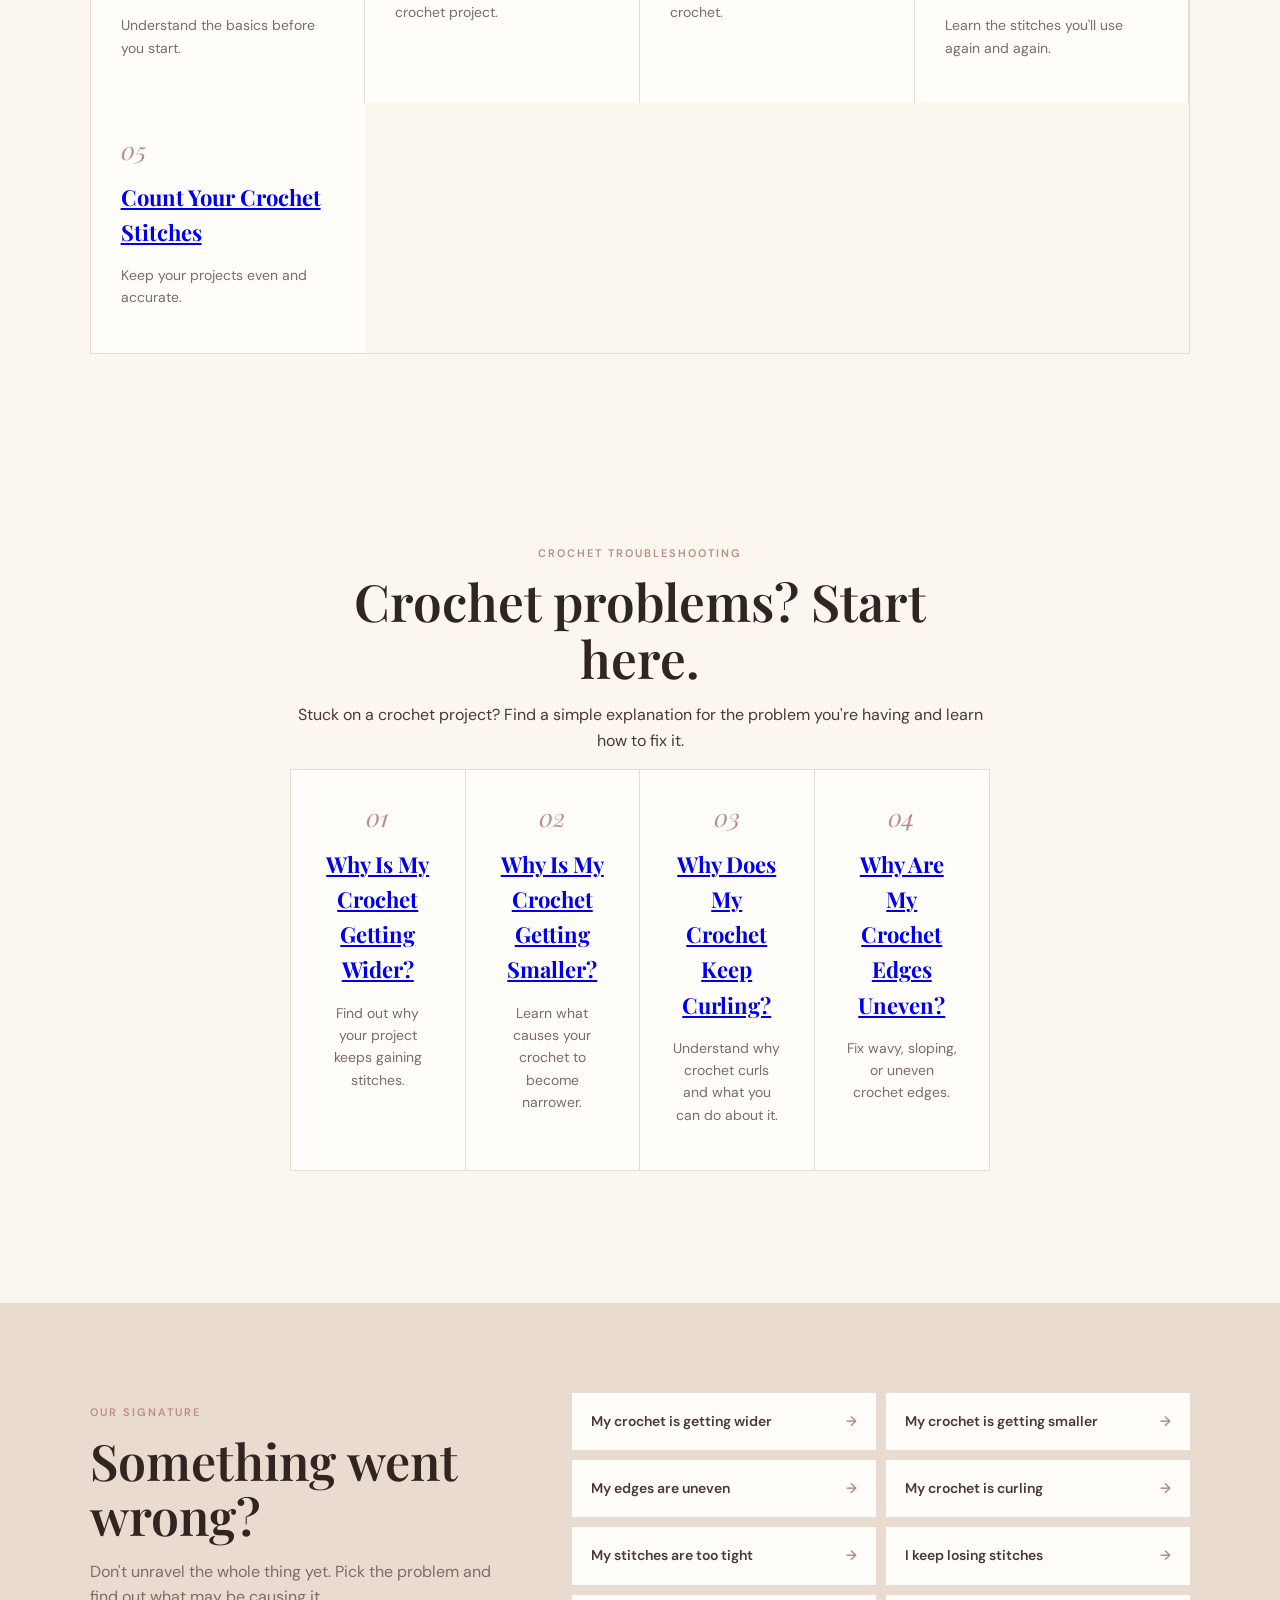
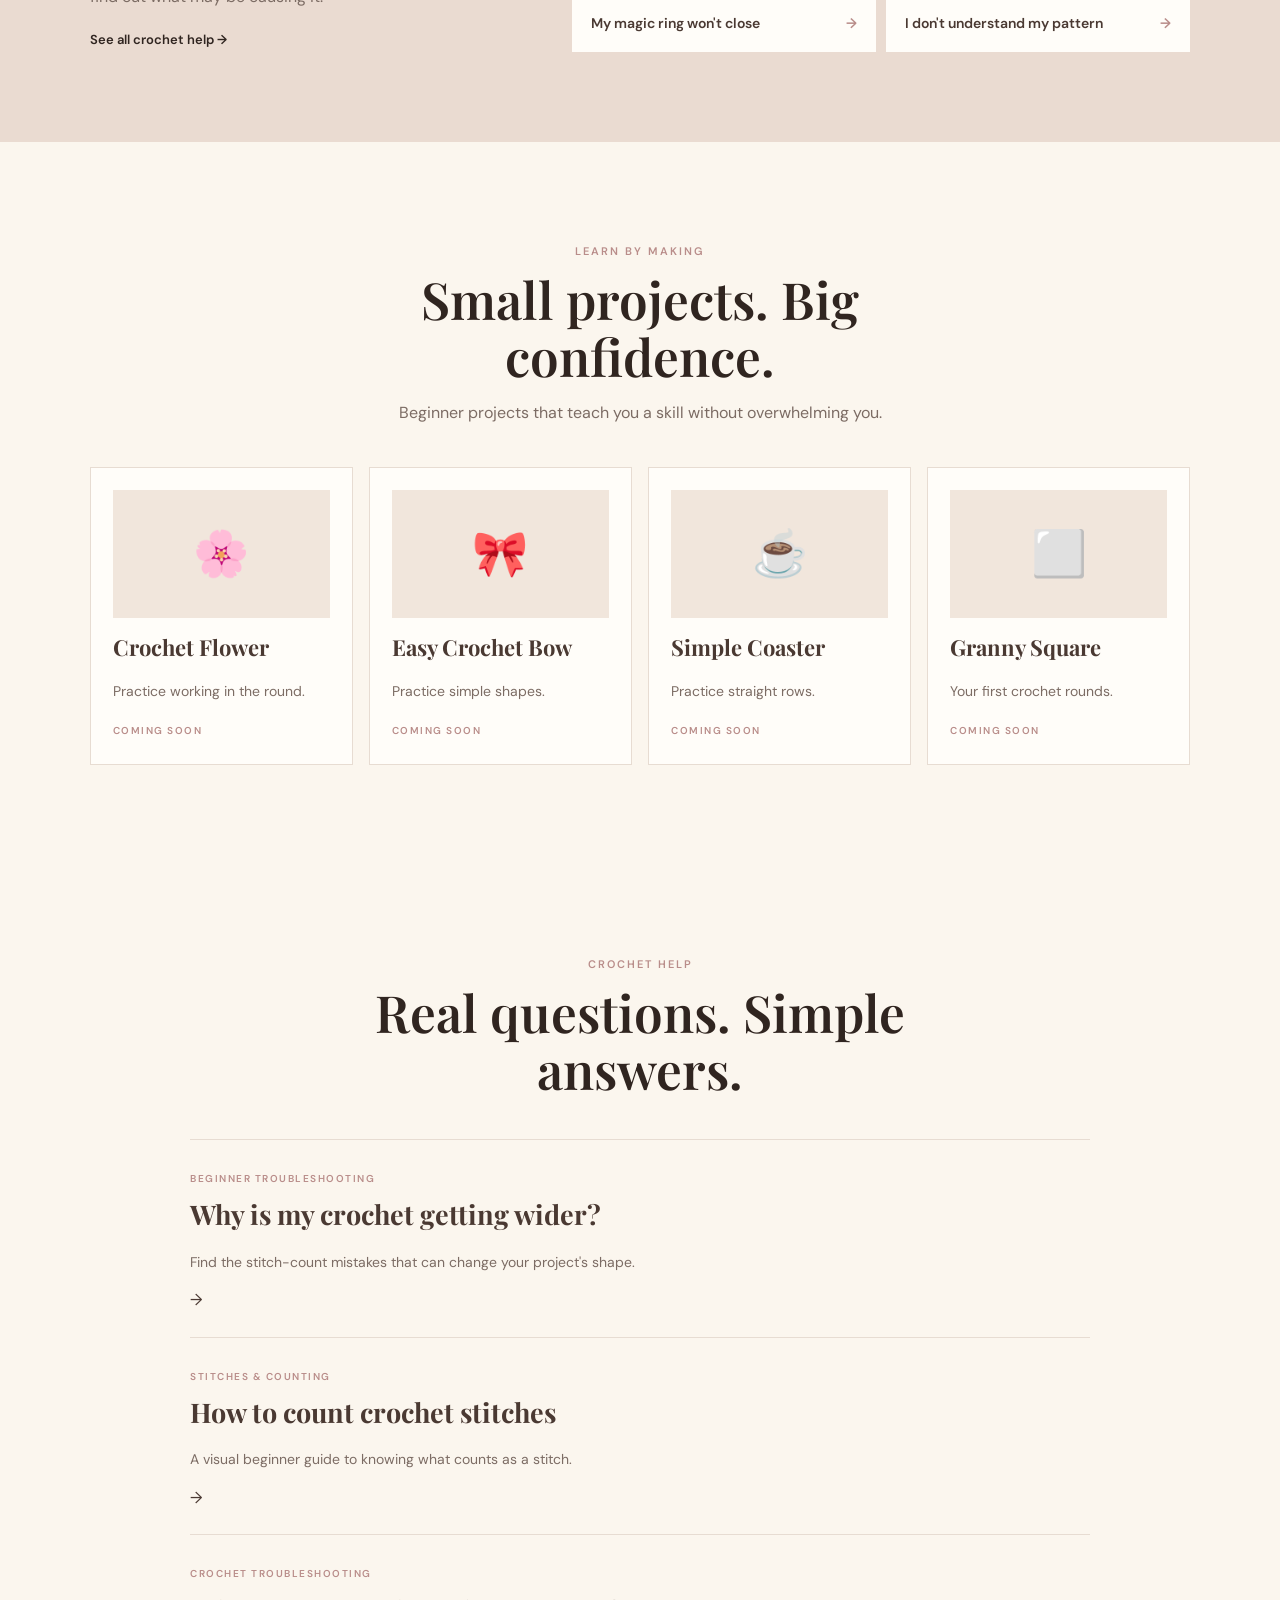
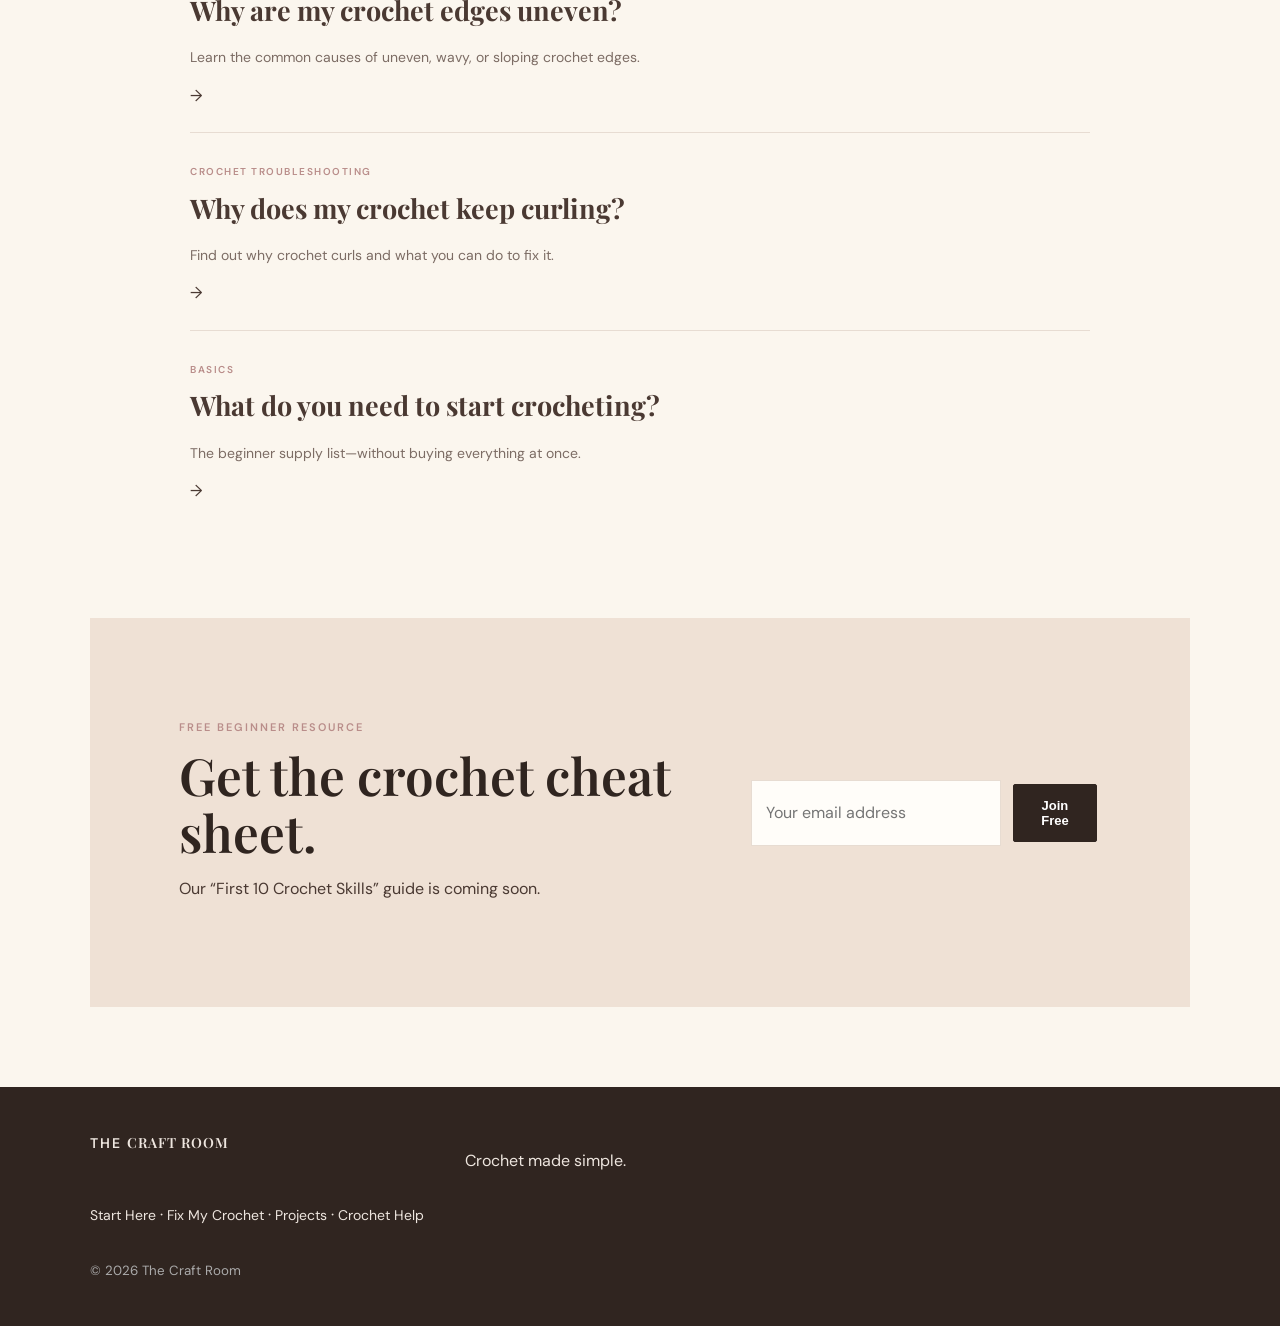
==== commit e2e46e40: "Update index.html" ====
--- a/index.html
+++ b/index.html
@@ -1,66 +1,139 @@
 <!doctype html>
 <html lang="en">
+
 <head>
 <meta charset="utf-8">
 <meta name="viewport" content="width=device-width,initial-scale=1">
+
 <title>The Craft Room — Crochet Made Simple</title>
-<meta name="description" content="Beginner-friendly crochet tutorials, troubleshooting guides and simple projects.">
+
+<meta
+name="description"
+content="Beginner-friendly crochet tutorials, troubleshooting guides and simple projects."
+>
+
 <link rel="stylesheet" href="style.css">
 </head>
 
+
 <body>
 
+
 <header>
-<a class="logo" href="#">THE <span>CRAFT ROOM</span></a>
-
-<button class="menu" onclick="document.querySelector('nav').classList.toggle('open')">☰</button>
+
+<a class="logo" href="#">
+THE <span>CRAFT ROOM</span>
+</a>
+
+<button
+class="menu"
+onclick="document.querySelector('nav').classList.toggle('open')">
+☰
+</button>
 
 <nav>
-<a href="crochet-for-beginners.html">Start Here</a>
-<a href="#fix">Fix My Crochet</a>
-<a href="#projects">Projects</a>
-<a href="#help">Crochet Help</a>
+
+<a href="crochet-for-beginners.html">
+Start Here
+</a>
+
+<a href="#fix">
+Fix My Crochet
+</a>
+
+<a href="#projects">
+Projects
+</a>
+
+<a href="#help">
+Crochet Help
+</a>
+
 </nav>
+
 </header>
 
+
 <main>
 
+
 <!-- HERO -->
+
 <section class="hero">
+
 <div>
-<p class="eyebrow">FOR BEGINNERS • CROCHET MADE SIMPLE</p>
-
-<h1>Let's make crochet <em>less confusing.</em></h1>
+
+<p class="eyebrow">
+FOR BEGINNERS • CROCHET MADE SIMPLE
+</p>
+
+<h1>
+Let's make crochet <em>less confusing.</em>
+</h1>
 
 <p class="lead">
 Simple tutorials, practical answers, and help for those frustrating
 “why is my crochet doing that?” moments.
 </p>
 
-<a class="btn dark" href="crochet-for-beginners.html">Start Learning</a>
-<a class="btn light" href="#fix">Fix My Crochet</a>
-</div>
+<a
+class="btn dark"
+href="crochet-for-beginners.html">
+Start Learning
+</a>
+
+<a
+class="btn light"
+href="#fix">
+Fix My Crochet
+</a>
+
+</div>
+
 
 <div class="hero-art">
+
 <div class="yarn"></div>
-<div class="flower one">✿</div>
-<div class="flower two">✿</div>
+
+<div class="flower one">
+✿
+</div>
+
+<div class="flower two">
+✿
+</div>
+
 <div class="tag">
-THE CRAFT ROOM<br>
-<small>crochet made simple</small>
-</div>
-</div>
+
+THE CRAFT ROOM
+
+<br>
+
+<small>
+crochet made simple
+</small>
+
+</div>
+
+</div>
+
 </section>
 
 
+
 <!-- FREE E-BOOK -->
+
 <section class="ebook">
 
 <div class="center">
 
-<p class="eyebrow">FREE BEGINNER GUIDE</p>
-
-<h2>Learn crochet without the confusion.</h2>
+<p class="eyebrow">
+FREE BEGINNER GUIDE
+</p>
+
+<h2>
+Learn crochet without the confusion.
+</h2>
 
 <p>
 Download <strong>Crochet Made Simple</strong> — a visual beginner's
@@ -72,7 +145,9 @@
 class="btn dark"
 href="The-Craft-Room-Crochet-Made-Simple-Visual-Edition.pdf"
 target="_blank">
+
 Download the Free E-book
+
 </a>
 
 </div>
@@ -80,180 +155,360 @@
 </section>
 
 
+
 <!-- START HERE -->
+
 <section id="start">
 
 <div class="center">
 
-<p class="eyebrow">NEVER CROCHETED BEFORE?</p>
-
-<h2>Start here.</h2>
-
-<p>One little skill at a time. No overwhelming jargon.</p>
-
-</div>
+<p class="eyebrow">
+NEVER CROCHETED BEFORE?
+</p>
+
+<h2>
+Start here.
+</h2>
+
+<p>
+One little skill at a time. No overwhelming jargon.
+</p>
+
+</div>
+
 
 <div class="steps">
 
-<article>
-  <b>01</b>
-  <h3><a href="crochet-for-beginners.html">Crochet for Beginners</a></h3>
-  <p>Understand the basics before you start.</p>
-</article>
-
-<article>
-  <b>02</b>
-  <h3><a href="how-to-make-a-crochet-slip-knot.html">Make a Slip Knot</a></h3>
-  <p>Learn how to begin your first crochet project.</p>
-</article>
-
-<article>
-  <b>03</b>
-  <h3><a href="how-to-crochet-a-chain.html">Crochet a Chain</a></h3>
-  <p>Learn the first foundation of crochet.</p>
-</article>
-
-<article>
-  <b>04</b>
-  <h3><a href="how-to-make-basic-crochet-stitches.html">Basic Crochet Stitches</a></h3>
-  <p>Learn the stitches you'll use again and again.</p>
-</article>
-
-<article>
-  <b>05</b>
-  <h3><a href="how-to-count-crochet-stitches.html">Count Your Crochet Stitches</a></h3>
-  <p>Keep your projects even and accurate.</p>
-</article>
+
+<article>
+
+<b>01</b>
+
+<h3>
+<a href="crochet-for-beginners.html">
+Crochet for Beginners
+</a>
+</h3>
+
+<p>
+Understand the basics before you start.
+</p>
+
+</article>
+
+
+<article>
+
+<b>02</b>
+
+<h3>
+<a href="how-to-make-a-crochet-slip-knot.html">
+Make a Slip Knot
+</a>
+</h3>
+
+<p>
+Learn how to begin your first crochet project.
+</p>
+
+</article>
+
+
+<article>
+
+<b>03</b>
+
+<h3>
+<a href="how-to-crochet-a-chain.html">
+Crochet a Chain
+</a>
+</h3>
+
+<p>
+Learn the first foundation of crochet.
+</p>
+
+</article>
+
+
+<article>
+
+<b>04</b>
+
+<h3>
+<a href="how-to-make-basic-crochet-stitches.html">
+Basic Crochet Stitches
+</a>
+</h3>
+
+<p>
+Learn the stitches you'll use again and again.
+</p>
+
+</article>
+
+
+<article>
+
+<b>05</b>
+
+<h3>
+<a href="how-to-count-crochet-stitches.html">
+Count Your Crochet Stitches
+</a>
+</h3>
+
+<p>
+Keep your projects even and accurate.
+</p>
+
+</article>
+
 
 </div>
 
 </section>
-  <!-- CROCHET PROBLEMS -->
+
+
+
+<!-- CROCHET PROBLEMS -->
+
 <section id="troubleshooting">
-  <div class="center">
-
-    <p class="eyebrow">CROCHET TROUBLESHOOTING</p>
-
-    <h2>Crochet problems? Start here.</h2>
-
-    <p>
-      Stuck on a crochet project? Find a simple explanation for the problem
-      you're having and learn how to fix it.
-    </p>
-
-    <div class="steps">
-
-      <article>
-        <b>01</b>
-        <h3>
-          <a href="why-is-my-crochet-getting-wider.html">
-            Why Is My Crochet Getting Wider?
-          </a>
-        </h3>
-        <p>Find out why your project keeps gaining stitches.</p>
-      </article>
-
-      <article>
-        <b>02</b>
-        <h3>
-          <a href="why-is-my-crochet-getting-smaller.html">
-            Why Is My Crochet Getting Smaller?
-          </a>
-        </h3>
-        <p>Learn what causes your crochet to become narrower.</p>
-      </article>
-
-      <article>
-        <b>03</b>
-        <h3>
-          <a href="why-does-my-crochet-keep-curling.html">
-            Why Does My Crochet Keep Curling?
-          </a>
-        </h3>
-        <p>Understand why crochet curls and what you can do about it.</p>
-      </article>
-
-      <article>
-        <b>04</b>
-        <h3>
-          <a href="why-are-my-crochet-edges-uneven.html">
-            Why Are My Crochet Edges Uneven?
-          </a>
-        </h3>
-        <p>Fix wavy, sloping, or uneven crochet edges.</p>
-      </article>
-
-    </div>
-
-  </div>
+
+<div class="center">
+
+<p class="eyebrow">
+CROCHET TROUBLESHOOTING
+</p>
+
+<h2>
+Crochet problems? Start here.
+</h2>
+
+<p>
+Stuck on a crochet project? Find a simple explanation for the problem
+you're having and learn how to fix it.
+</p>
+
+
+<div class="steps">
+
+
+<article>
+
+<b>01</b>
+
+<h3>
+<a href="why-is-my-crochet-getting-wider.html">
+Why Is My Crochet Getting Wider?
+</a>
+</h3>
+
+<p>
+Find out why your project keeps gaining stitches.
+</p>
+
+</article>
+
+
+<article>
+
+<b>02</b>
+
+<h3>
+<a href="why-is-my-crochet-getting-smaller.html">
+Why Is My Crochet Getting Smaller?
+</a>
+</h3>
+
+<p>
+Learn what causes your crochet to become narrower.
+</p>
+
+</article>
+
+
+<article>
+
+<b>03</b>
+
+<h3>
+<a href="why-does-my-crochet-keep-curling.html">
+Why Does My Crochet Keep Curling?
+</a>
+</h3>
+
+<p>
+Understand why crochet curls and what you can do about it.
+</p>
+
+</article>
+
+
+<article>
+
+<b>04</b>
+
+<h3>
+<a href="why-are-my-crochet-edges-uneven.html">
+Why Are My Crochet Edges Uneven?
+</a>
+</h3>
+
+<p>
+Fix wavy, sloping, or uneven crochet edges.
+</p>
+
+</article>
+
+
+</div>
+
+</div>
+
 </section>
 
 
+
 <!-- FIX MY CROCHET -->
-<section id="fix" class="fix">
+
+<section
+id="fix"
+class="fix">
+
 
 <div>
 
-<p class="eyebrow">OUR SIGNATURE</p>
-
-<h2>Something went wrong?</h2>
+<p class="eyebrow">
+OUR SIGNATURE
+</p>
+
+<h2>
+Something went wrong?
+</h2>
 
 <p>
 Don't unravel the whole thing yet. Pick the problem and find out
 what may be causing it.
 </p>
 
-<a href="#help">See all crochet help →</a>
-
-</div>
+<a href="#help">
+See all crochet help →
+</a>
+
+</div>
+
 
 <div class="problems">
 
+
 <a href="why-is-my-crochet-getting-wider.html">
-My crochet is getting wider <span>→</span>
-</a>
+
+My crochet is getting wider
+
+<span>
+→
+</span>
+
+</a>
+
 
 <a href="why-is-my-crochet-getting-smaller.html">
-My crochet is getting smaller <span>→</span>
-</a>
+
+My crochet is getting smaller
+
+<span>
+→
+</span>
+
+</a>
+
 
 <a href="why-are-my-crochet-edges-uneven.html">
-My edges are uneven <span>→</span>
-</a>
+
+My edges are uneven
+
+<span>
+→
+</span>
+
+</a>
+
 
 <a href="why-does-my-crochet-keep-curling.html">
-My crochet is curling <span>→</span>
-</a>
+
+My crochet is curling
+
+<span>
+→
+</span>
+
+</a>
+
 
 <a href="#help">
-My stitches are too tight <span>→</span>
-</a>
+
+My stitches are too tight
+
+<span>
+→
+</span>
+
+</a>
+
 
 <a href="#help">
-I keep losing stitches <span>→</span>
-</a>
+
+I keep losing stitches
+
+<span>
+→
+</span>
+
+</a>
+
 
 <a href="#help">
-My magic ring won't close <span>→</span>
-</a>
+
+My magic ring won't close
+
+<span>
+→
+</span>
+
+</a>
+
 
 <a href="#help">
-I don't understand my pattern <span>→</span>
-</a>
+
+I don't understand my pattern
+
+<span>
+→
+</span>
+
+</a>
+
 
 </div>
 
 </section>
 
 
+
 <!-- PROJECTS -->
+
 <section id="projects">
 
 <div class="center">
 
-<p class="eyebrow">LEARN BY MAKING</p>
-
-<h2>Small projects. Big confidence.</h2>
+<p class="eyebrow">
+LEARN BY MAKING
+</p>
+
+<h2>
+Small projects. Big confidence.
+</h2>
 
 <p>
 Beginner projects that teach you a skill without overwhelming you.
@@ -261,59 +516,129 @@
 
 </div>
 
+
 <div class="cards">
 
-<article>
-<div>🌸</div>
-<h3>Crochet Flower</h3>
-<p>Practice working in the round.</p>
-<small>COMING SOON</small>
-</article>
-
-<article>
-<div>🎀</div>
-<h3>Easy Crochet Bow</h3>
-<p>Practice simple shapes.</p>
-<small>COMING SOON</small>
-</article>
-
-<article>
-<div>☕</div>
-<h3>Simple Coaster</h3>
-<p>Practice straight rows.</p>
-<small>COMING SOON</small>
-</article>
-
-<article>
-<div>⬜</div>
-<h3>Granny Square</h3>
-<p>Your first crochet rounds.</p>
-<small>COMING SOON</small>
-</article>
+
+<article>
+
+<div>
+🌸
+</div>
+
+<h3>
+Crochet Flower
+</h3>
+
+<p>
+Practice working in the round.
+</p>
+
+<small>
+COMING SOON
+</small>
+
+</article>
+
+
+<article>
+
+<div>
+🎀
+</div>
+
+<h3>
+Easy Crochet Bow
+</h3>
+
+<p>
+Practice simple shapes.
+</p>
+
+<small>
+COMING SOON
+</small>
+
+</article>
+
+
+<article>
+
+<div>
+☕
+</div>
+
+<h3>
+Simple Coaster
+</h3>
+
+<p>
+Practice straight rows.
+</p>
+
+<small>
+COMING SOON
+</small>
+
+</article>
+
+
+<article>
+
+<div>
+⬜
+</div>
+
+<h3>
+Granny Square
+</h3>
+
+<p>
+Your first crochet rounds.
+</p>
+
+<small>
+COMING SOON
+</small>
+
+</article>
+
 
 </div>
 
 </section>
 
 
+
 <!-- CROCHET HELP -->
+
 <section id="help">
 
 <div class="center">
 
-<p class="eyebrow">CROCHET HELP</p>
-
-<h2>Real questions. Simple answers.</h2>
-
-</div>
+<p class="eyebrow">
+CROCHET HELP
+</p>
+
+<h2>
+Real questions. Simple answers.
+</h2>
+
+</div>
+
 
 <div class="articles">
 
+
 <a href="why-is-my-crochet-getting-wider.html">
 
-<small>BEGINNER TROUBLESHOOTING</small>
-
-<h3>Why is my crochet getting wider?</h3>
+<small>
+BEGINNER TROUBLESHOOTING
+</small>
+
+<h3>
+Why is my crochet getting wider?
+</h3>
 
 <p>
 Find the stitch-count mistakes that can change your project's shape.
@@ -324,13 +649,36 @@
 </a>
 
 
+
 <a href="how-to-count-crochet-stitches.html">
 
-<small>STITCHES & COUNTING</small><a href="why-are-my-crochet-edges-uneven.html">
-
-<small>CROCHET TROUBLESHOOTING</small>
-
-<h3>Why are my crochet edges uneven?</h3>
+<small>
+STITCHES & COUNTING
+</small>
+
+<h3>
+How to count crochet stitches
+</h3>
+
+<p>
+A visual beginner guide to knowing what counts as a stitch.
+</p>
+
+→
+
+</a>
+
+
+
+<a href="why-are-my-crochet-edges-uneven.html">
+
+<small>
+CROCHET TROUBLESHOOTING
+</small>
+
+<h3>
+Why are my crochet edges uneven?
+</h3>
 
 <p>
 Learn the common causes of uneven, wavy, or sloping crochet edges.
@@ -341,11 +689,16 @@
 </a>
 
 
+
 <a href="why-does-my-crochet-keep-curling.html">
 
-<small>CROCHET TROUBLESHOOTING</small>
-
-<h3>Why does my crochet keep curling?</h3>
+<small>
+CROCHET TROUBLESHOOTING
+</small>
+
+<h3>
+Why does my crochet keep curling?
+</h3>
 
 <p>
 Find out why crochet curls and what you can do to fix it.
@@ -355,22 +708,17 @@
 
 </a>
 
-<h3>How to count crochet stitches</h3>
-
-<p>
-A visual beginner guide to knowing what counts as a stitch.
-</p>
-
-→
-
-</a>
 
 
 <a href="#">
 
-<small>BASICS</small>
-
-<h3>What do you need to start crocheting?</h3>
+<small>
+BASICS
+</small>
+
+<h3>
+What do you need to start crocheting?
+</h3>
 
 <p>
 The beginner supply list—without buying everything at once.
@@ -380,19 +728,27 @@
 
 </a>
 
+
 </div>
 
 </section>
 
 
+
 <!-- SIGNUP -->
+
 <section class="signup">
 
+
 <div>
 
-<p class="eyebrow">FREE BEGINNER RESOURCE</p>
-
-<h2>Get the crochet cheat sheet.</h2>
+<p class="eyebrow">
+FREE BEGINNER RESOURCE
+</p>
+
+<h2>
+Get the crochet cheat sheet.
+</h2>
 
 <p>
 Our “First 10 Crochet Skills” guide is coming soon.
@@ -400,41 +756,83 @@
 
 </div>
 
-<form onsubmit="event.preventDefault();alert('Thanks! The free guide is being prepared.');">
+
+<form
+onsubmit="event.preventDefault();alert('Thanks! The free guide is being prepared.');">
+
 
 <input
 type="email"
 required
 placeholder="Your email address">
 
-<button class="btn dark">Join Free</button>
+
+<button class="btn dark">
+Join Free
+</button>
+
 
 </form>
 
 </section>
 
+
 </main>
 
 
+
 <!-- FOOTER -->
+
 <footer>
 
+
 <a class="logo" href="#">
+
 THE <span>CRAFT ROOM</span>
-</a>
-
-<p>Crochet made simple.</p>
+
+</a>
+
+
+<p>
+Crochet made simple.
+</p>
+
 
 <div>
-<a href="#start">Start Here</a> ·
-<a href="#fix">Fix My Crochet</a> ·
-<a href="#projects">Projects</a> ·
-<a href="#help">Crochet Help</a>
-</div>
-
-<small>© 2026 The Craft Room</small>
+
+<a href="#start">
+Start Here
+</a>
+
+·
+
+<a href="#fix">
+Fix My Crochet
+</a>
+
+·
+
+<a href="#projects">
+Projects
+</a>
+
+·
+
+<a href="#help">
+Crochet Help
+</a>
+
+</div>
+
+
+<small>
+© 2026 The Craft Room
+</small>
+
 
 </footer>
 
+
 </body>
+
 </html>
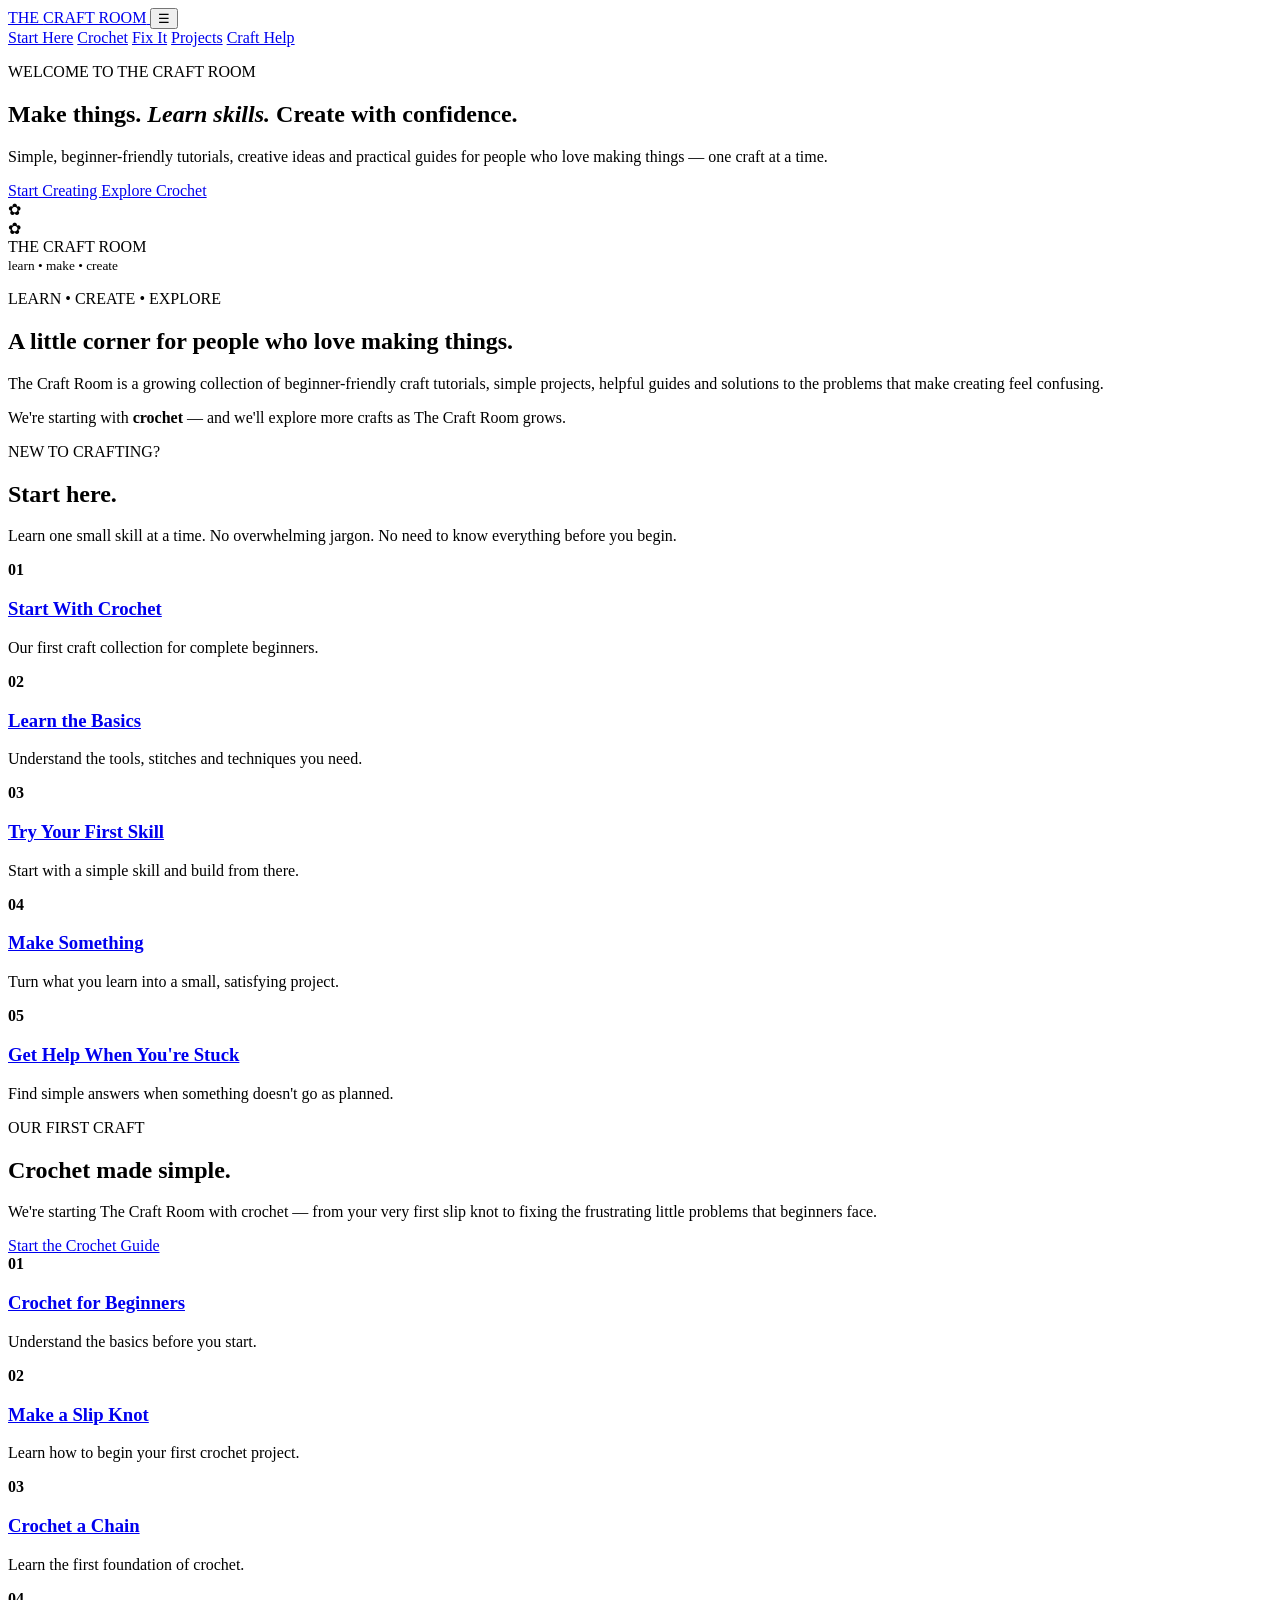
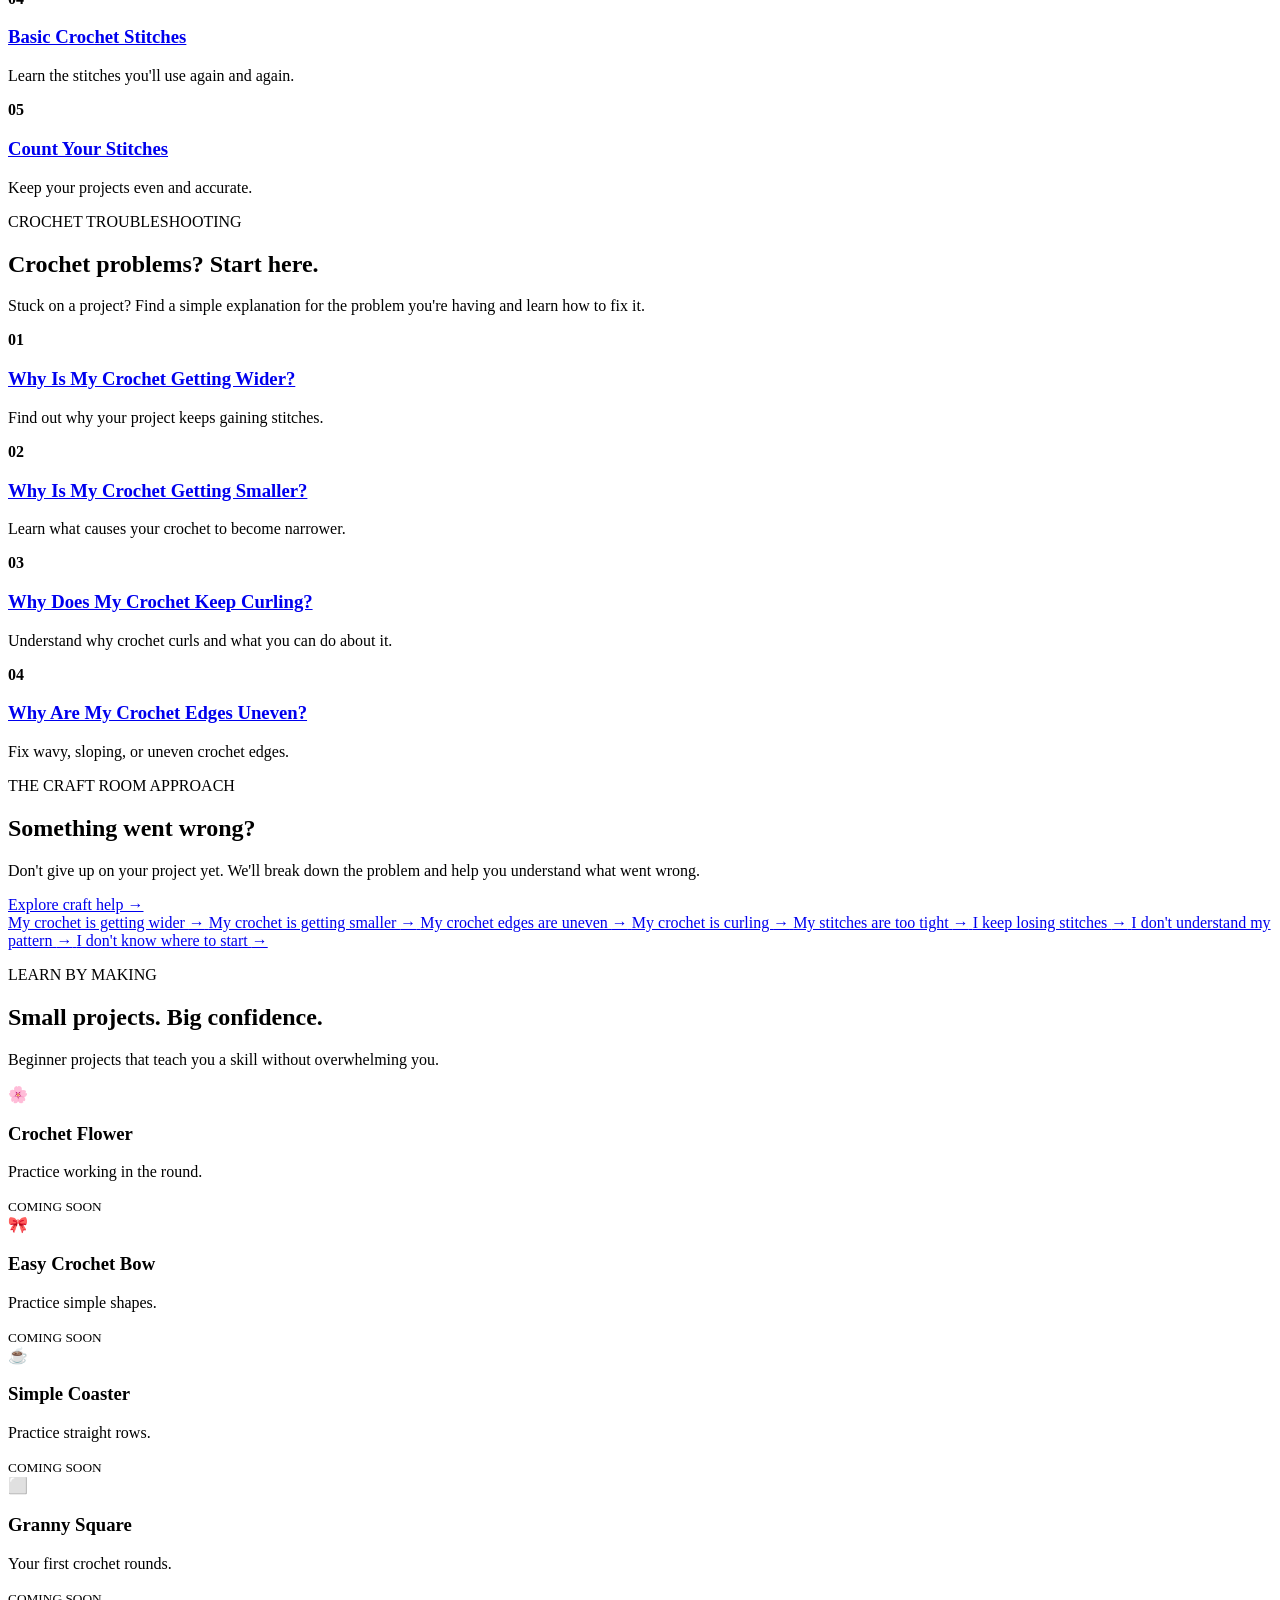
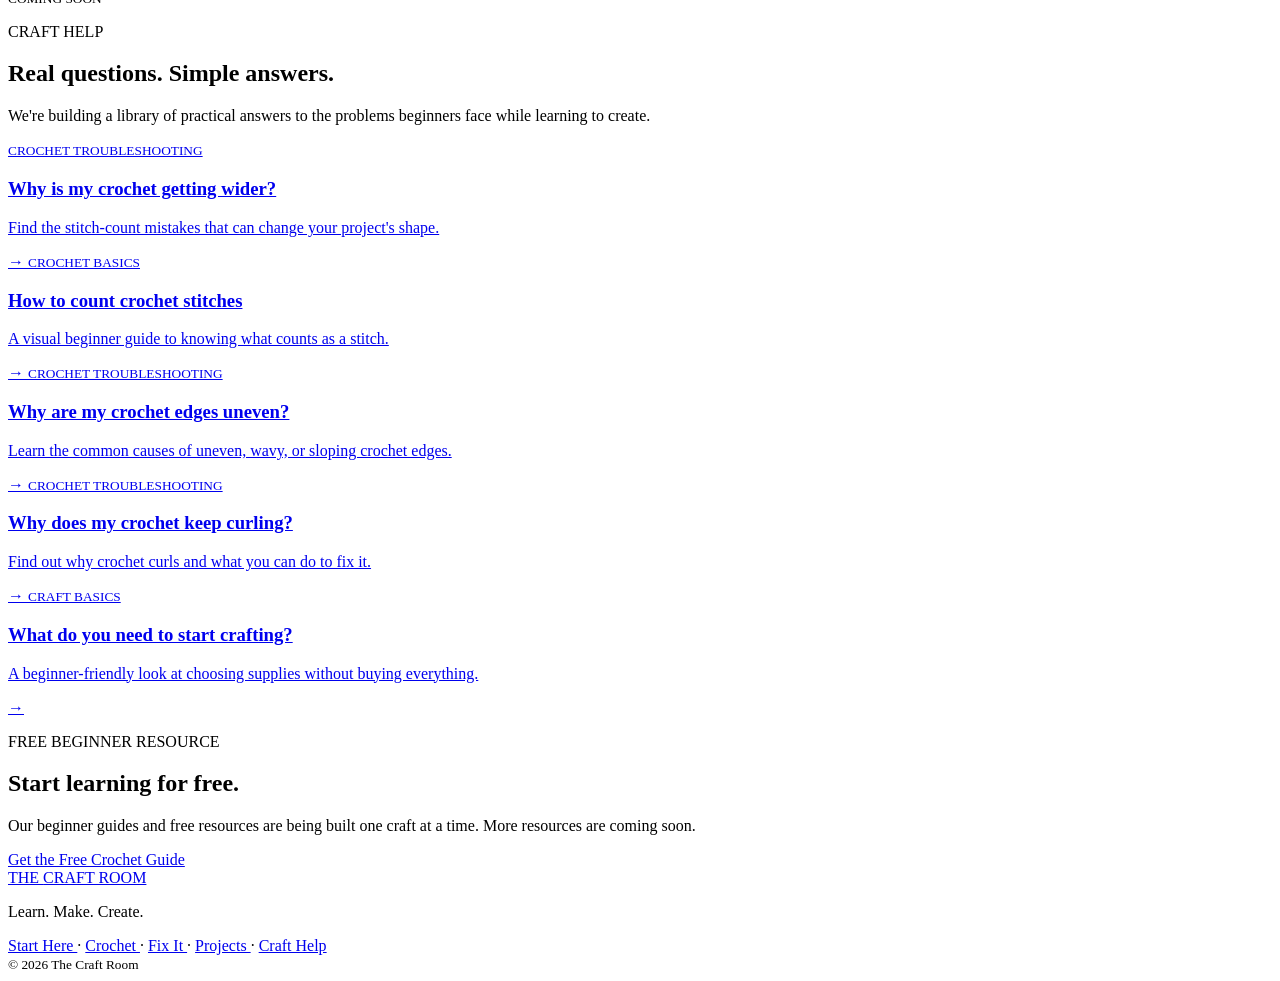
==== commit 4c48b814: "Update index.html" ====
--- a/index.html
+++ b/index.html
@@ -1,838 +1,366 @@
 <!doctype html>
-<html lang="en">
-
-<head>
+
+<html lang="en"><head>
 <meta charset="utf-8">
-<meta name="viewport" content="width=device-width,initial-scale=1">
-
-<title>The Craft Room — Crochet Made Simple</title>
-
-<meta
+<meta name="viewport" content="width=device-width,initial-scale=1"><title>The Craft Room — Learn, Make & Create</title><meta
 name="description"
-content="Beginner-friendly crochet tutorials, troubleshooting guides and simple projects."
->
+content="The Craft Room is a beginner-friendly DIY and crafts learning space with simple tutorials, practical guides and creative project ideas."
+
+«»
 
 <link rel="stylesheet" href="style.css">
-</head>
-
-
-<body>
-
-
-<header>
-
-<a class="logo" href="#">
+</head><body><header><a class="logo" href="#">
 THE <span>CRAFT ROOM</span>
-</a>
-
-<button
+</a><button
 class="menu"
 onclick="document.querySelector('nav').classList.toggle('open')">
 ☰
 </button>
 
-<nav>
-
+<nav><a href="#start">Start Here</a>
+
+<a href="#crochet">Crochet</a>
+
+<a href="#fix">Fix It</a>
+
+<a href="#projects">Projects</a>
+
+<a href="#help">Craft Help</a>
+
+</nav></header><main><!-- HERO --><section class="hero"><div><p class="eyebrow">
+WELCOME TO THE CRAFT ROOM
+</p><h1>
+Make things. <em>Learn skills.</em> Create with confidence.
+</h1><p class="lead">
+Simple, beginner-friendly tutorials, creative ideas and practical
+guides for people who love making things — one craft at a time.
+</p><a
+class="btn dark"
+href="#start">
+Start Creating
+</a>
+
+<a
+class="btn light"
+href="#crochet">
+Explore Crochet
+</a>
+
+</div><div class="hero-art"><div class="yarn"></div><div class="flower one">
+✿
+</div><div class="flower two">
+✿
+</div><div class="tag">THE CRAFT ROOM
+
+<br><small>
+learn • make • create
+</small></div></div></section><!-- WHAT IS THE CRAFT ROOM --><section class="ebook"><div class="center"><p class="eyebrow">
+LEARN • CREATE • EXPLORE
+</p><h2>
+A little corner for people who love making things.
+</h2><p>
+The Craft Room is a growing collection of beginner-friendly
+craft tutorials, simple projects, helpful guides and solutions
+to the problems that make creating feel confusing.
+</p><p>
+We're starting with <strong>crochet</strong> — and we'll explore
+more crafts as The Craft Room grows.
+</p></div></section><!-- START HERE --><section id="start"><div class="center"><p class="eyebrow">
+NEW TO CRAFTING?
+</p><h2>
+Start here.
+</h2><p>
+Learn one small skill at a time. No overwhelming jargon.
+No need to know everything before you begin.
+</p></div><div class="steps"><article><b>01</b>
+
+<h3>
+<a href="#crochet">
+Start With Crochet
+</a>
+</h3><p>
+Our first craft collection for complete beginners.
+</p></article><article><b>02</b>
+
+<h3>
 <a href="crochet-for-beginners.html">
-Start Here
-</a>
-
-<a href="#fix">
-Fix My Crochet
-</a>
-
-<a href="#projects">
-Projects
-</a>
-
+Learn the Basics
+</a>
+</h3><p>
+Understand the tools, stitches and techniques you need.
+</p></article><article><b>03</b>
+
+<h3>
+<a href="how-to-make-a-crochet-slip-knot.html">
+Try Your First Skill
+</a>
+</h3><p>
+Start with a simple skill and build from there.
+</p></article><article><b>04</b>
+
+<h3>
+<a href="how-to-crochet-a-chain.html">
+Make Something
+</a>
+</h3><p>
+Turn what you learn into a small, satisfying project.
+</p></article><article><b>05</b>
+
+<h3>
 <a href="#help">
-Crochet Help
-</a>
-
-</nav>
-
-</header>
-
-
-<main>
-
-
-<!-- HERO -->
-
-<section class="hero">
-
-<div>
-
-<p class="eyebrow">
-FOR BEGINNERS • CROCHET MADE SIMPLE
-</p>
-
-<h1>
-Let's make crochet <em>less confusing.</em>
-</h1>
-
-<p class="lead">
-Simple tutorials, practical answers, and help for those frustrating
-“why is my crochet doing that?” moments.
-</p>
-
-<a
+Get Help When You're Stuck
+</a>
+</h3><p>
+Find simple answers when something doesn't go as planned.
+</p></article></div></section><!-- CROCHET --><section id="crochet"><div class="center"><p class="eyebrow">
+OUR FIRST CRAFT
+</p><h2>
+Crochet made simple.
+</h2><p>
+We're starting The Craft Room with crochet — from your very first
+slip knot to fixing the frustrating little problems that beginners face.
+</p><a
 class="btn dark"
 href="crochet-for-beginners.html">
-Start Learning
-</a>
-
-<a
-class="btn light"
-href="#fix">
-Fix My Crochet
-</a>
-
-</div>
-
-
-<div class="hero-art">
-
-<div class="yarn"></div>
-
-<div class="flower one">
-✿
-</div>
-
-<div class="flower two">
-✿
-</div>
-
-<div class="tag">
-
-THE CRAFT ROOM
-
-<br>
-
-<small>
-crochet made simple
-</small>
-
-</div>
-
-</div>
-
-</section>
-
-
-
-<!-- FREE E-BOOK -->
-
-<section class="ebook">
-
-<div class="center">
-
-<p class="eyebrow">
-FREE BEGINNER GUIDE
-</p>
-
-<h2>
-Learn crochet without the confusion.
-</h2>
-
-<p>
-Download <strong>Crochet Made Simple</strong> — a visual beginner's
-starter guide with essential stitches, simple patterns,
-troubleshooting help, and printable cheat sheets.
-</p>
-
-<a
+Start the Crochet Guide
+</a>
+
+</div><div class="steps"><article><b>01</b>
+
+<h3>
+<a href="crochet-for-beginners.html">
+Crochet for Beginners
+</a>
+</h3><p>
+Understand the basics before you start.
+</p></article><article><b>02</b>
+
+<h3>
+<a href="how-to-make-a-crochet-slip-knot.html">
+Make a Slip Knot
+</a>
+</h3><p>
+Learn how to begin your first crochet project.
+</p></article><article><b>03</b>
+
+<h3>
+<a href="how-to-crochet-a-chain.html">
+Crochet a Chain
+</a>
+</h3><p>
+Learn the first foundation of crochet.
+</p></article><article><b>04</b>
+
+<h3>
+<a href="how-to-make-basic-crochet-stitches.html">
+Basic Crochet Stitches
+</a>
+</h3><p>
+Learn the stitches you'll use again and again.
+</p></article><article><b>05</b>
+
+<h3>
+<a href="how-to-count-crochet-stitches.html">
+Count Your Stitches
+</a>
+</h3><p>
+Keep your projects even and accurate.
+</p></article></div></section><!-- CROCHET PROBLEMS --><section id="troubleshooting"><div class="center"><p class="eyebrow">
+CROCHET TROUBLESHOOTING
+</p><h2>
+Crochet problems? Start here.
+</h2><p>
+Stuck on a project? Find a simple explanation for the problem
+you're having and learn how to fix it.
+</p><div class="steps"><article><b>01</b>
+
+<h3>
+<a href="why-is-my-crochet-getting-wider.html">
+Why Is My Crochet Getting Wider?
+</a>
+</h3><p>
+Find out why your project keeps gaining stitches.
+</p></article><article><b>02</b>
+
+<h3>
+<a href="why-is-my-crochet-getting-smaller.html">
+Why Is My Crochet Getting Smaller?
+</a>
+</h3><p>
+Learn what causes your crochet to become narrower.
+</p></article><article><b>03</b>
+
+<h3>
+<a href="why-does-my-crochet-keep-curling.html">
+Why Does My Crochet Keep Curling?
+</a>
+</h3><p>
+Understand why crochet curls and what you can do about it.
+</p></article><article><b>04</b>
+
+<h3>
+<a href="why-are-my-crochet-edges-uneven.html">
+Why Are My Crochet Edges Uneven?
+</a>
+</h3><p>
+Fix wavy, sloping, or uneven crochet edges.
+</p></article></div></div></section><!-- FIX MY CRAFT --><section id="fix" class="fix"><div><p class="eyebrow">
+THE CRAFT ROOM APPROACH
+</p><h2>
+Something went wrong?
+</h2><p>
+Don't give up on your project yet. We'll break down the problem
+and help you understand what went wrong.
+</p><a href="#help">
+Explore craft help →
+</a></div><div class="problems"><a href="why-is-my-crochet-getting-wider.html">My crochet is getting wider
+
+<span>→</span>
+
+</a><a href="why-is-my-crochet-getting-smaller.html">My crochet is getting smaller
+
+<span>→</span>
+
+</a><a href="why-are-my-crochet-edges-uneven.html">My crochet edges are uneven
+
+<span>→</span>
+
+</a><a href="why-does-my-crochet-keep-curling.html">My crochet is curling
+
+<span>→</span>
+
+</a><a href="#help">My stitches are too tight
+
+<span>→</span>
+
+</a><a href="#help">I keep losing stitches
+
+<span>→</span>
+
+</a><a href="#help">I don't understand my pattern
+
+<span>→</span>
+
+</a><a href="#help">I don't know where to start
+
+<span>→</span>
+
+</a></div></section><!-- PROJECTS --><section id="projects"><div class="center"><p class="eyebrow">
+LEARN BY MAKING
+</p><h2>
+Small projects. Big confidence.
+</h2><p>
+Beginner projects that teach you a skill without overwhelming you.
+</p></div><div class="cards"><article><div>🌸</div><h3>
+Crochet Flower
+</h3><p>
+Practice working in the round.
+</p><small>
+COMING SOON
+</small></article><article><div>🎀</div><h3>
+Easy Crochet Bow
+</h3><p>
+Practice simple shapes.
+</p><small>
+COMING SOON
+</small></article><article><div>☕</div><h3>
+Simple Coaster
+</h3><p>
+Practice straight rows.
+</p><small>
+COMING SOON
+</small></article><article><div>⬜</div><h3>
+Granny Square
+</h3><p>
+Your first crochet rounds.
+</p><small>
+COMING SOON
+</small></article></div></section><!-- CRAFT HELP --><section id="help"><div class="center"><p class="eyebrow">
+CRAFT HELP
+</p><h2>
+Real questions. Simple answers.
+</h2><p>
+We're building a library of practical answers to the problems
+beginners face while learning to create.
+</p></div><div class="articles"><a href="why-is-my-crochet-getting-wider.html"><small>
+CROCHET TROUBLESHOOTING
+</small><h3>
+Why is my crochet getting wider?
+</h3><p>
+Find the stitch-count mistakes that can change your project's shape.
+</p>→
+
+</a><a href="how-to-count-crochet-stitches.html"><small>
+CROCHET BASICS
+</small><h3>
+How to count crochet stitches
+</h3><p>
+A visual beginner guide to knowing what counts as a stitch.
+</p>→
+
+</a><a href="why-are-my-crochet-edges-uneven.html"><small>
+CROCHET TROUBLESHOOTING
+</small><h3>
+Why are my crochet edges uneven?
+</h3><p>
+Learn the common causes of uneven, wavy, or sloping crochet edges.
+</p>→
+
+</a><a href="why-does-my-crochet-keep-curling.html"><small>
+CROCHET TROUBLESHOOTING
+</small><h3>
+Why does my crochet keep curling?
+</h3><p>
+Find out why crochet curls and what you can do to fix it.
+</p>→
+
+</a><a href="#"><small>
+CRAFT BASICS
+</small><h3>
+What do you need to start crafting?
+</h3><p>
+A beginner-friendly look at choosing supplies without buying everything.
+</p>→
+
+</a></div></section><!-- FREE GUIDE --><section class="signup"><div><p class="eyebrow">
+FREE BEGINNER RESOURCE
+</p><h2>
+Start learning for free.
+</h2><p>
+Our beginner guides and free resources are being built one craft
+at a time. More resources are coming soon.
+</p></div><a
 class="btn dark"
 href="The-Craft-Room-Crochet-Made-Simple-Visual-Edition.pdf"
 target="_blank">
 
-Download the Free E-book
-
-</a>
-
-</div>
-
-</section>
-
-
-
-<!-- START HERE -->
-
-<section id="start">
-
-<div class="center">
-
-<p class="eyebrow">
-NEVER CROCHETED BEFORE?
-</p>
-
-<h2>
-Start here.
-</h2>
-
-<p>
-One little skill at a time. No overwhelming jargon.
-</p>
-
-</div>
-
-
-<div class="steps">
-
-
-<article>
-
-<b>01</b>
-
-<h3>
-<a href="crochet-for-beginners.html">
-Crochet for Beginners
-</a>
-</h3>
-
-<p>
-Understand the basics before you start.
-</p>
-
-</article>
-
-
-<article>
-
-<b>02</b>
-
-<h3>
-<a href="how-to-make-a-crochet-slip-knot.html">
-Make a Slip Knot
-</a>
-</h3>
-
-<p>
-Learn how to begin your first crochet project.
-</p>
-
-</article>
-
-
-<article>
-
-<b>03</b>
-
-<h3>
-<a href="how-to-crochet-a-chain.html">
-Crochet a Chain
-</a>
-</h3>
-
-<p>
-Learn the first foundation of crochet.
-</p>
-
-</article>
-
-
-<article>
-
-<b>04</b>
-
-<h3>
-<a href="how-to-make-basic-crochet-stitches.html">
-Basic Crochet Stitches
-</a>
-</h3>
-
-<p>
-Learn the stitches you'll use again and again.
-</p>
-
-</article>
-
-
-<article>
-
-<b>05</b>
-
-<h3>
-<a href="how-to-count-crochet-stitches.html">
-Count Your Crochet Stitches
-</a>
-</h3>
-
-<p>
-Keep your projects even and accurate.
-</p>
-
-</article>
-
-
-</div>
-
-</section>
-
-
-
-<!-- CROCHET PROBLEMS -->
-
-<section id="troubleshooting">
-
-<div class="center">
-
-<p class="eyebrow">
-CROCHET TROUBLESHOOTING
-</p>
-
-<h2>
-Crochet problems? Start here.
-</h2>
-
-<p>
-Stuck on a crochet project? Find a simple explanation for the problem
-you're having and learn how to fix it.
-</p>
-
-
-<div class="steps">
-
-
-<article>
-
-<b>01</b>
-
-<h3>
-<a href="why-is-my-crochet-getting-wider.html">
-Why Is My Crochet Getting Wider?
-</a>
-</h3>
-
-<p>
-Find out why your project keeps gaining stitches.
-</p>
-
-</article>
-
-
-<article>
-
-<b>02</b>
-
-<h3>
-<a href="why-is-my-crochet-getting-smaller.html">
-Why Is My Crochet Getting Smaller?
-</a>
-</h3>
-
-<p>
-Learn what causes your crochet to become narrower.
-</p>
-
-</article>
-
-
-<article>
-
-<b>03</b>
-
-<h3>
-<a href="why-does-my-crochet-keep-curling.html">
-Why Does My Crochet Keep Curling?
-</a>
-</h3>
-
-<p>
-Understand why crochet curls and what you can do about it.
-</p>
-
-</article>
-
-
-<article>
-
-<b>04</b>
-
-<h3>
-<a href="why-are-my-crochet-edges-uneven.html">
-Why Are My Crochet Edges Uneven?
-</a>
-</h3>
-
-<p>
-Fix wavy, sloping, or uneven crochet edges.
-</p>
-
-</article>
-
-
-</div>
-
-</div>
-
-</section>
-
-
-
-<!-- FIX MY CROCHET -->
-
-<section
-id="fix"
-class="fix">
-
-
-<div>
-
-<p class="eyebrow">
-OUR SIGNATURE
-</p>
-
-<h2>
-Something went wrong?
-</h2>
-
-<p>
-Don't unravel the whole thing yet. Pick the problem and find out
-what may be causing it.
-</p>
-
-<a href="#help">
-See all crochet help →
-</a>
-
-</div>
-
-
-<div class="problems">
-
-
-<a href="why-is-my-crochet-getting-wider.html">
-
-My crochet is getting wider
-
-<span>
-→
-</span>
-
-</a>
-
-
-<a href="why-is-my-crochet-getting-smaller.html">
-
-My crochet is getting smaller
-
-<span>
-→
-</span>
-
-</a>
-
-
-<a href="why-are-my-crochet-edges-uneven.html">
-
-My edges are uneven
-
-<span>
-→
-</span>
-
-</a>
-
-
-<a href="why-does-my-crochet-keep-curling.html">
-
-My crochet is curling
-
-<span>
-→
-</span>
-
-</a>
-
-
-<a href="#help">
-
-My stitches are too tight
-
-<span>
-→
-</span>
-
-</a>
-
-
-<a href="#help">
-
-I keep losing stitches
-
-<span>
-→
-</span>
-
-</a>
-
-
-<a href="#help">
-
-My magic ring won't close
-
-<span>
-→
-</span>
-
-</a>
-
-
-<a href="#help">
-
-I don't understand my pattern
-
-<span>
-→
-</span>
-
-</a>
-
-
-</div>
-
-</section>
-
-
-
-<!-- PROJECTS -->
-
-<section id="projects">
-
-<div class="center">
-
-<p class="eyebrow">
-LEARN BY MAKING
-</p>
-
-<h2>
-Small projects. Big confidence.
-</h2>
-
-<p>
-Beginner projects that teach you a skill without overwhelming you.
-</p>
-
-</div>
-
-
-<div class="cards">
-
-
-<article>
-
-<div>
-🌸
-</div>
-
-<h3>
-Crochet Flower
-</h3>
-
-<p>
-Practice working in the round.
-</p>
-
-<small>
-COMING SOON
-</small>
-
-</article>
-
-
-<article>
-
-<div>
-🎀
-</div>
-
-<h3>
-Easy Crochet Bow
-</h3>
-
-<p>
-Practice simple shapes.
-</p>
-
-<small>
-COMING SOON
-</small>
-
-</article>
-
-
-<article>
-
-<div>
-☕
-</div>
-
-<h3>
-Simple Coaster
-</h3>
-
-<p>
-Practice straight rows.
-</p>
-
-<small>
-COMING SOON
-</small>
-
-</article>
-
-
-<article>
-
-<div>
-⬜
-</div>
-
-<h3>
-Granny Square
-</h3>
-
-<p>
-Your first crochet rounds.
-</p>
-
-<small>
-COMING SOON
-</small>
-
-</article>
-
-
-</div>
-
-</section>
-
-
-
-<!-- CROCHET HELP -->
-
-<section id="help">
-
-<div class="center">
-
-<p class="eyebrow">
-CROCHET HELP
-</p>
-
-<h2>
-Real questions. Simple answers.
-</h2>
-
-</div>
-
-
-<div class="articles">
-
-
-<a href="why-is-my-crochet-getting-wider.html">
-
-<small>
-BEGINNER TROUBLESHOOTING
-</small>
-
-<h3>
-Why is my crochet getting wider?
-</h3>
-
-<p>
-Find the stitch-count mistakes that can change your project's shape.
-</p>
-
-→
-
-</a>
-
-
-
-<a href="how-to-count-crochet-stitches.html">
-
-<small>
-STITCHES & COUNTING
-</small>
-
-<h3>
-How to count crochet stitches
-</h3>
-
-<p>
-A visual beginner guide to knowing what counts as a stitch.
-</p>
-
-→
-
-</a>
-
-
-
-<a href="why-are-my-crochet-edges-uneven.html">
-
-<small>
-CROCHET TROUBLESHOOTING
-</small>
-
-<h3>
-Why are my crochet edges uneven?
-</h3>
-
-<p>
-Learn the common causes of uneven, wavy, or sloping crochet edges.
-</p>
-
-→
-
-</a>
-
-
-
-<a href="why-does-my-crochet-keep-curling.html">
-
-<small>
-CROCHET TROUBLESHOOTING
-</small>
-
-<h3>
-Why does my crochet keep curling?
-</h3>
-
-<p>
-Find out why crochet curls and what you can do to fix it.
-</p>
-
-→
-
-</a>
-
-
-
-<a href="#">
-
-<small>
-BASICS
-</small>
-
-<h3>
-What do you need to start crocheting?
-</h3>
-
-<p>
-The beginner supply list—without buying everything at once.
-</p>
-
-→
-
-</a>
-
-
-</div>
-
-</section>
-
-
-
-<!-- SIGNUP -->
-
-<section class="signup">
-
-
-<div>
-
-<p class="eyebrow">
-FREE BEGINNER RESOURCE
-</p>
-
-<h2>
-Get the crochet cheat sheet.
-</h2>
-
-<p>
-Our “First 10 Crochet Skills” guide is coming soon.
-</p>
-
-</div>
-
-
-<form
-onsubmit="event.preventDefault();alert('Thanks! The free guide is being prepared.');">
-
-
-<input
-type="email"
-required
-placeholder="Your email address">
-
-
-<button class="btn dark">
-Join Free
-</button>
-
-
-</form>
-
-</section>
-
-
-</main>
-
-
-
-<!-- FOOTER -->
-
-<footer>
-
-
-<a class="logo" href="#">
-
-THE <span>CRAFT ROOM</span>
-
-</a>
-
-
-<p>
-Crochet made simple.
-</p>
-
-
-<div>
-
-<a href="#start">
+Get the Free Crochet Guide
+
+</a></section></main><!-- FOOTER --><footer><a class="logo" href="#">THE <span>CRAFT ROOM</span>
+
+</a><p>
+Learn. Make. Create.
+</p><div><a href="#start">
 Start Here
-</a>
-
-·
+</a>·
+
+<a href="#crochet">
+Crochet
+</a>·
 
 <a href="#fix">
-Fix My Crochet
-</a>
-
-·
+Fix It
+</a>·
 
 <a href="#projects">
 Projects
-</a>
-
-·
+</a>·
 
 <a href="#help">
-Crochet Help
-</a>
-
-</div>
-
-
-<small>
+Craft Help
+</a></div><small>
 © 2026 The Craft Room
 </small>
-
-
 </footer>
-
-
 </body>
-
 </html>
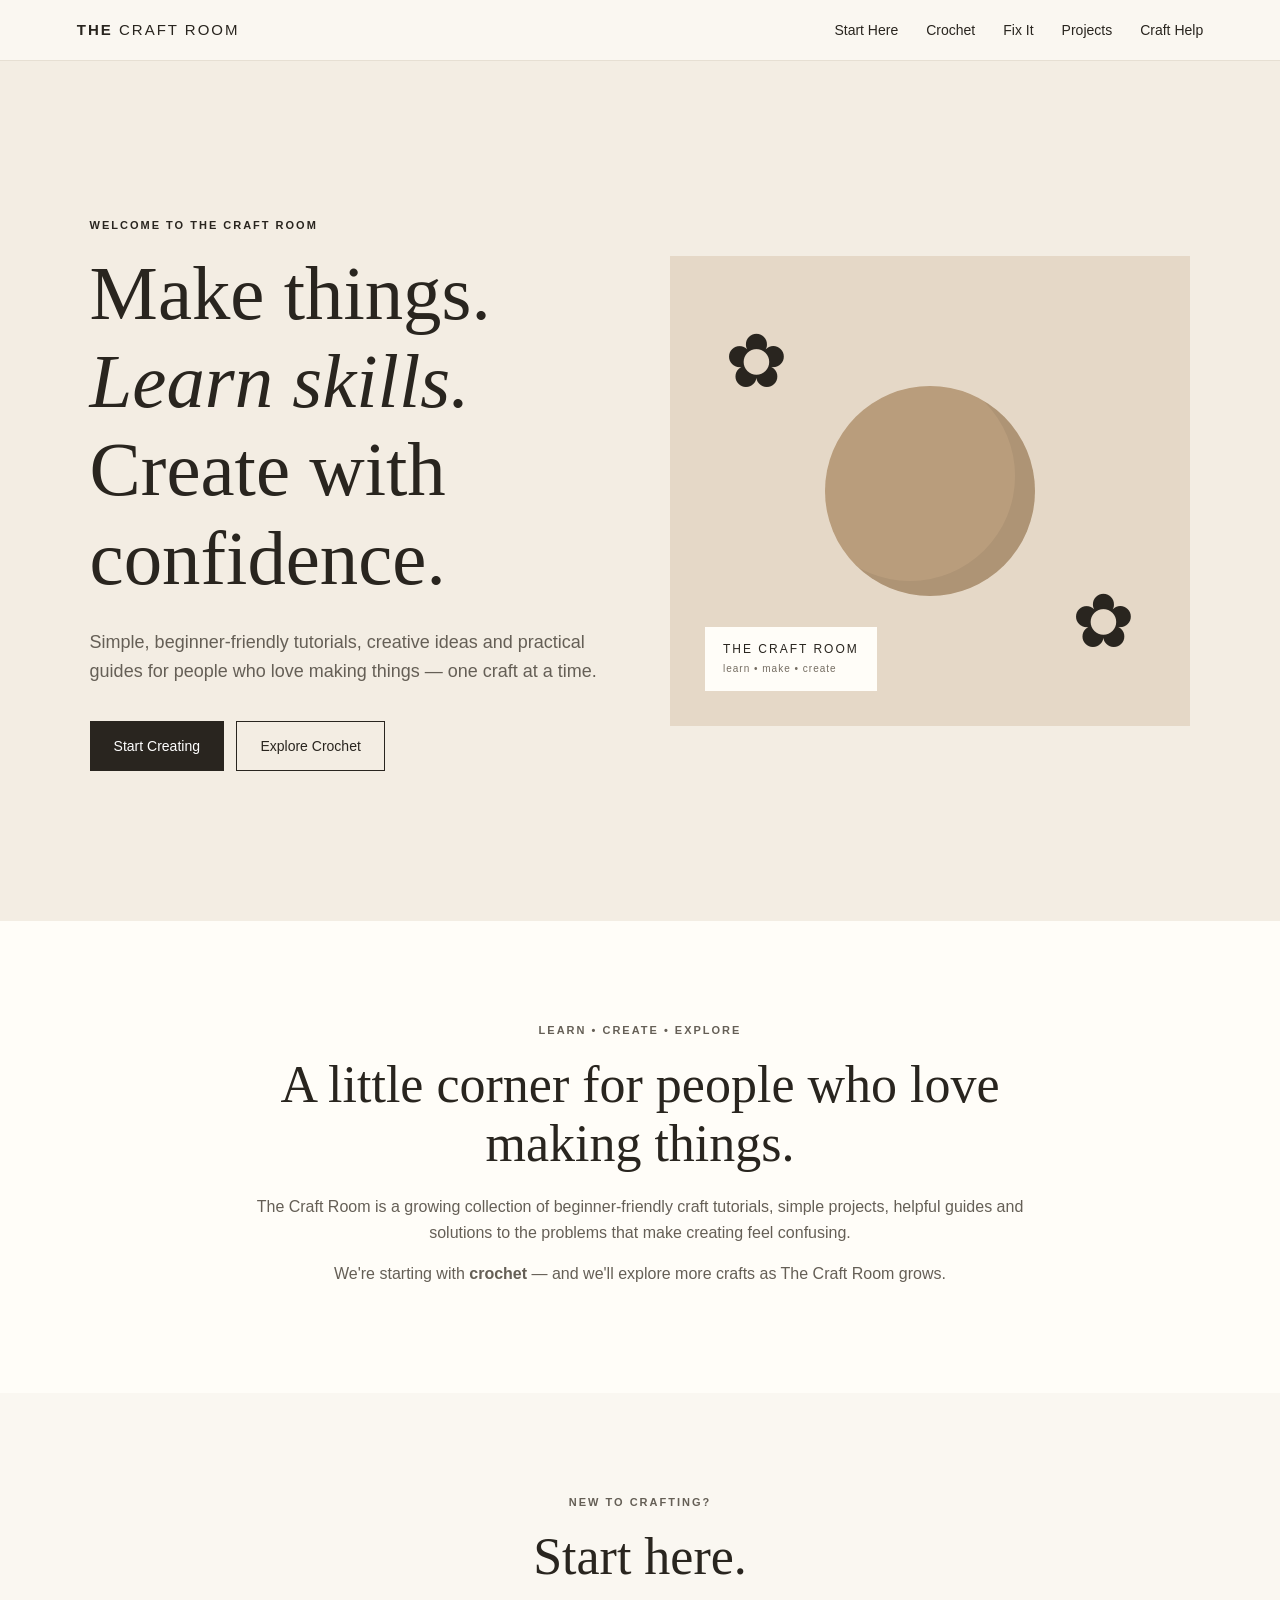
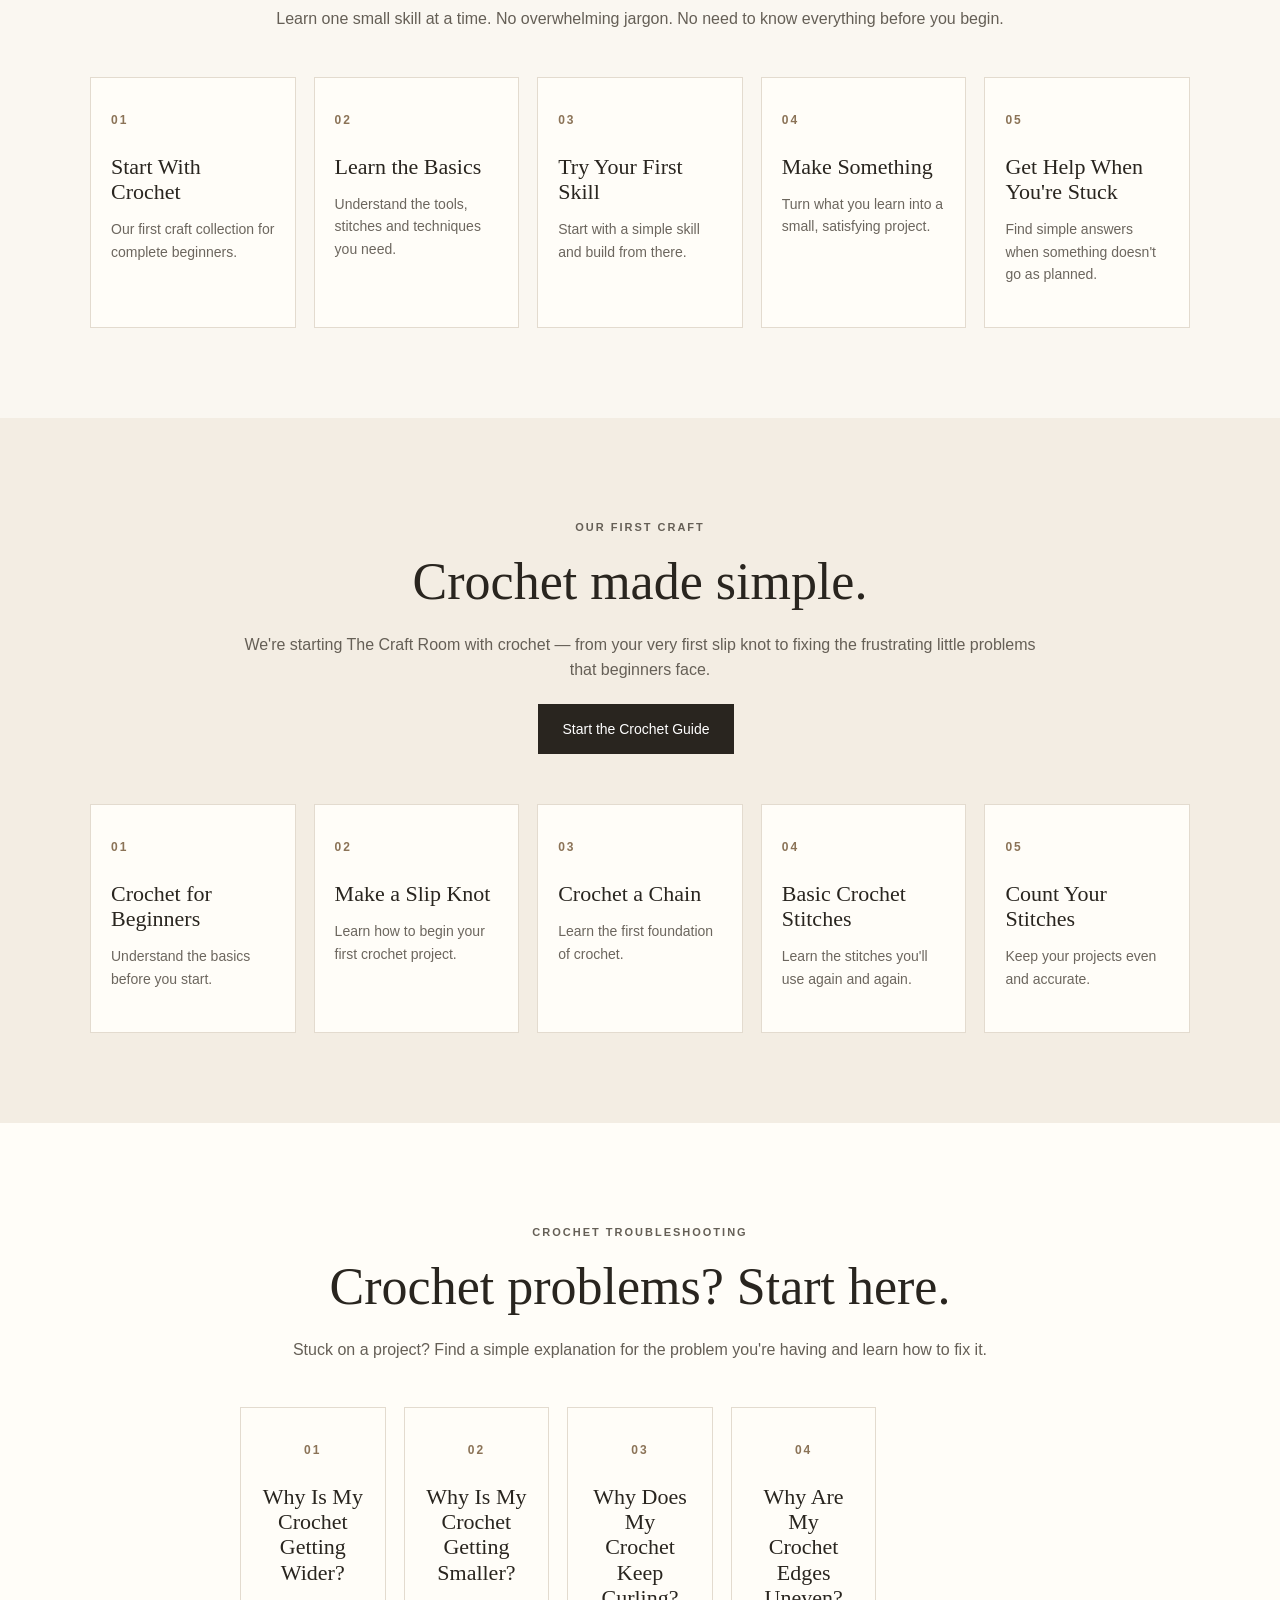
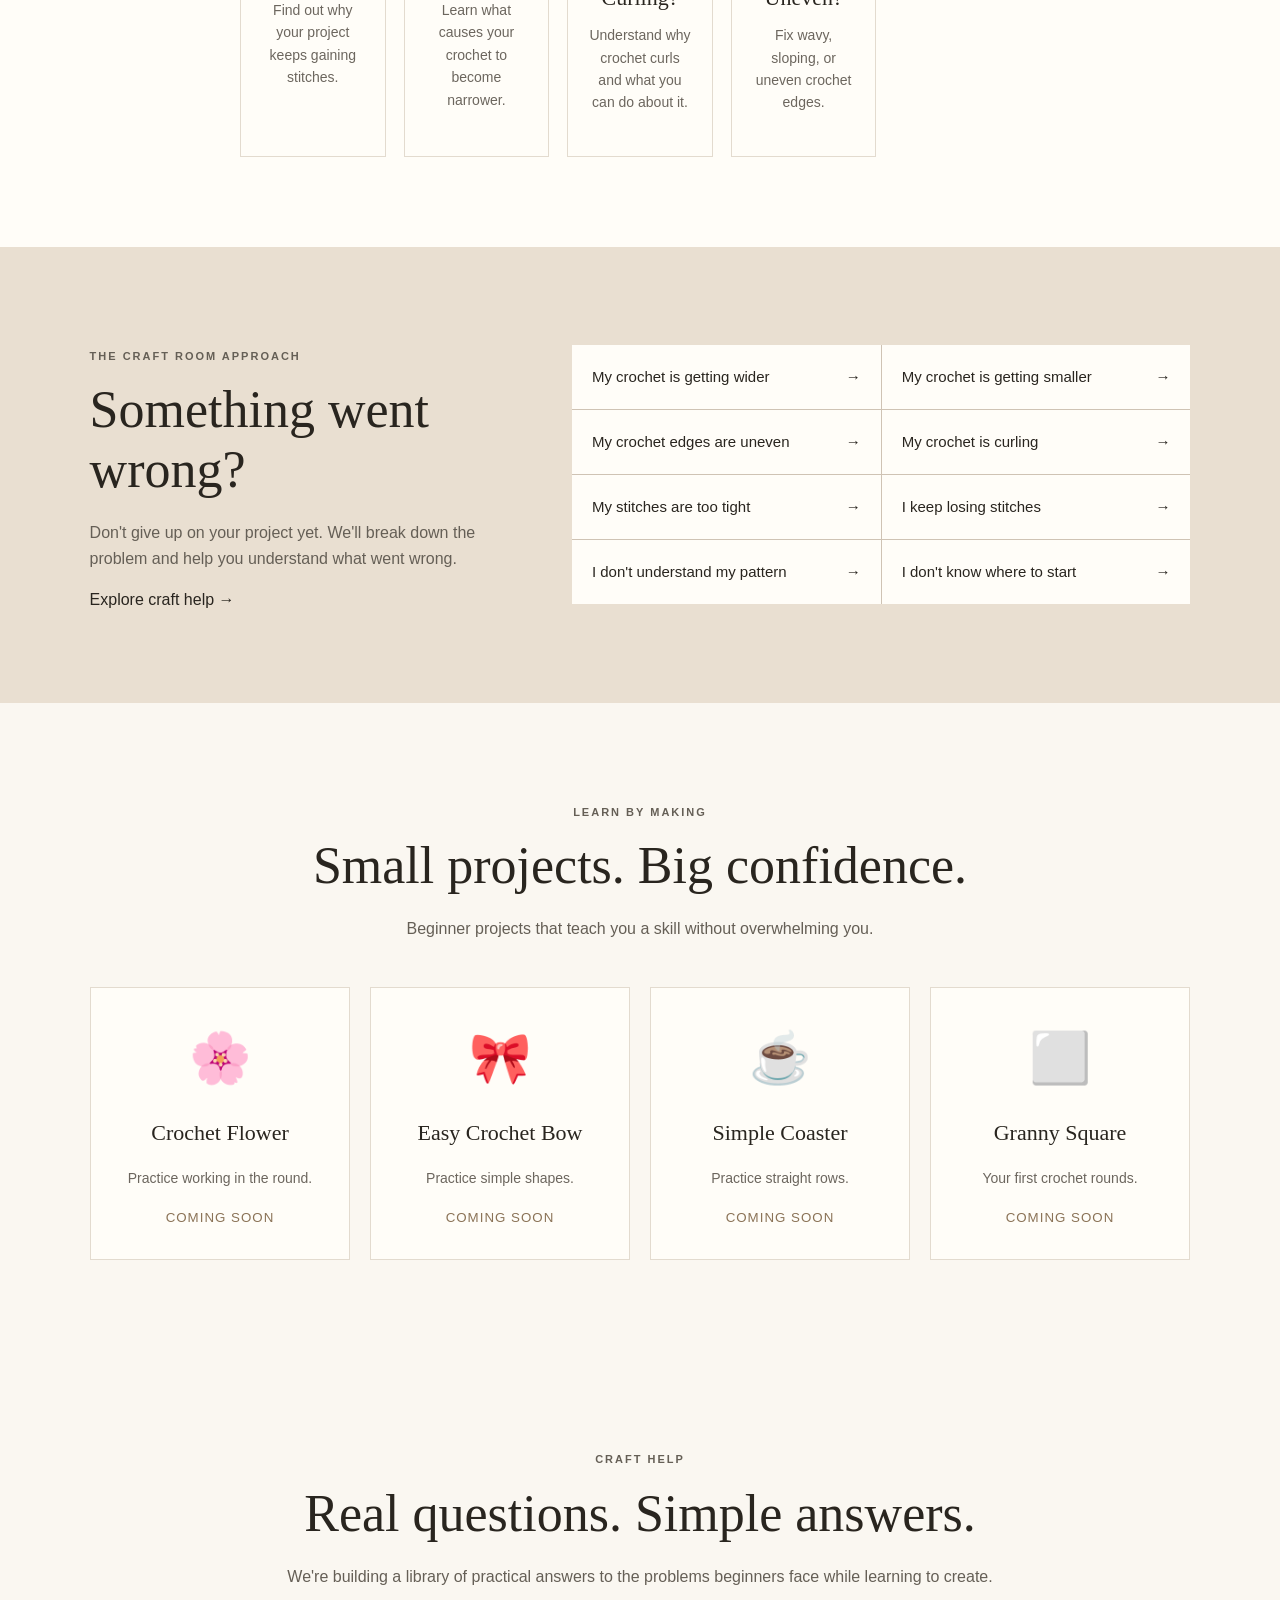
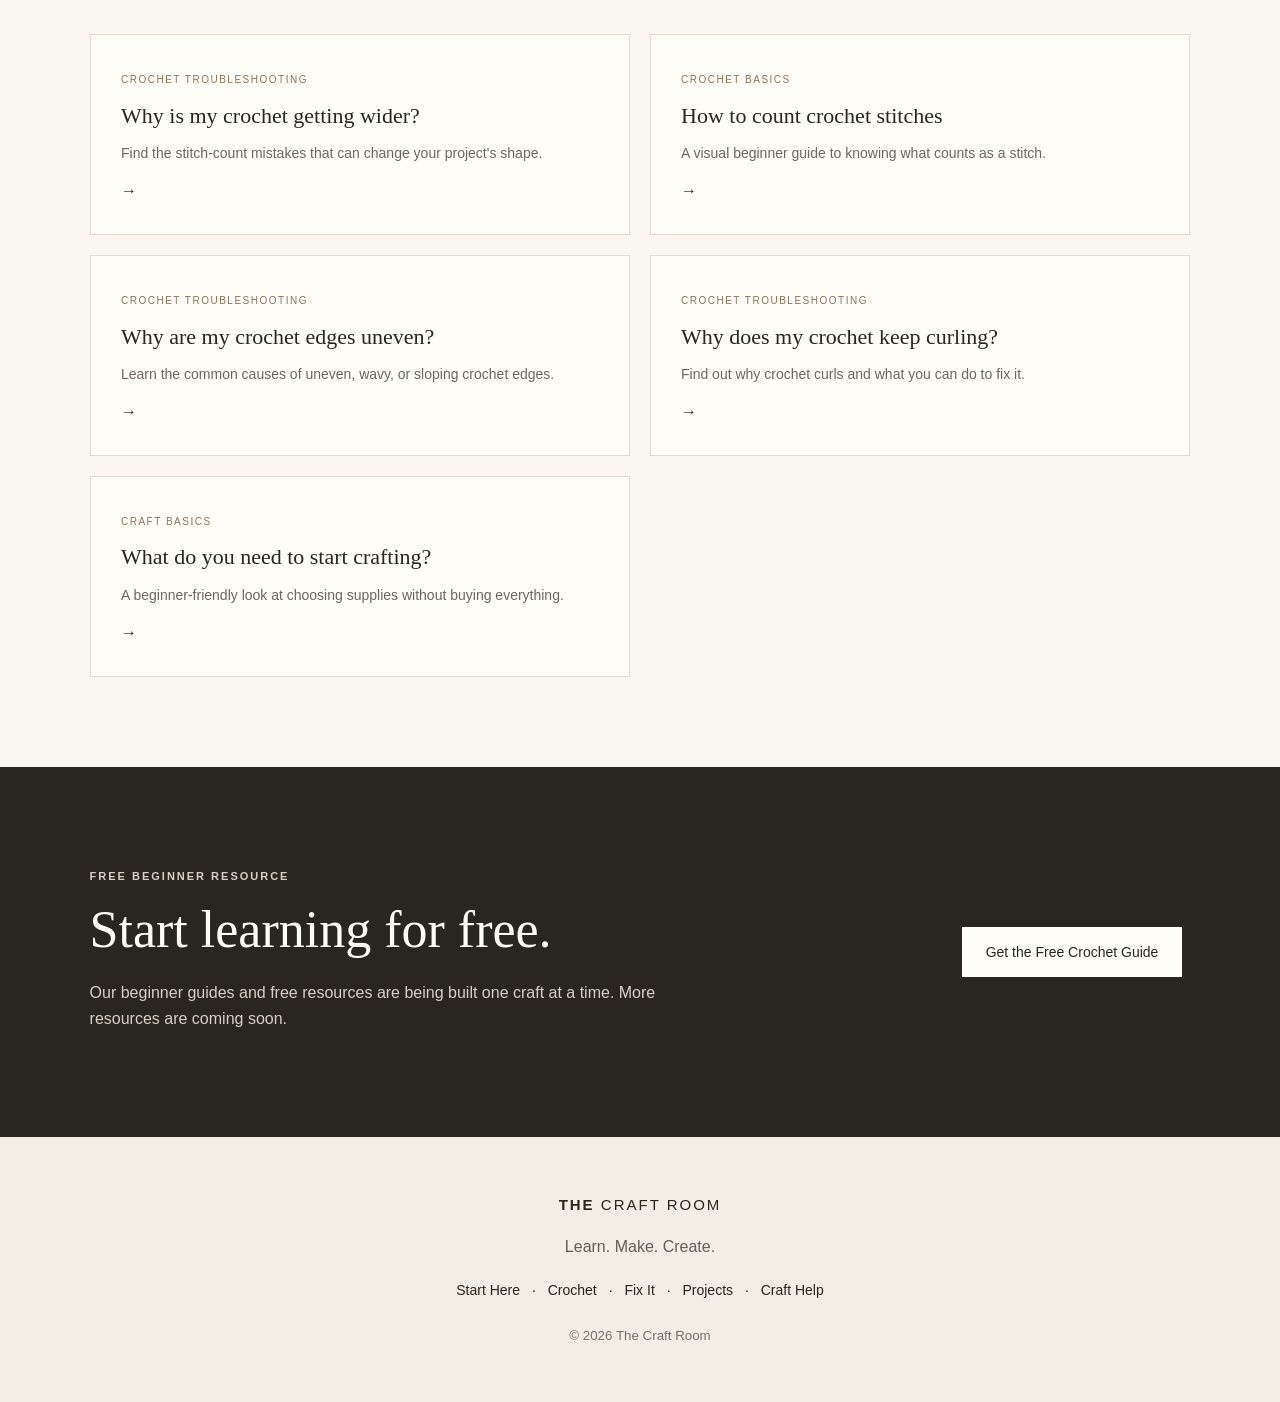
==== commit 0408399e: "Update index.html" ====
--- a/index.html
+++ b/index.html
@@ -1,14 +1,22 @@
 <!doctype html>
-
-<html lang="en"><head>
-<meta charset="utf-8">
-<meta name="viewport" content="width=device-width,initial-scale=1"><title>The Craft Room — Learn, Make & Create</title><meta
-name="description"
-content="The Craft Room is a beginner-friendly DIY and crafts learning space with simple tutorials, practical guides and creative project ideas."
-
-«»
-
-<link rel="stylesheet" href="style.css">
+<html lang="en">
+
+<head>
+  <meta charset="utf-8">
+
+  <meta name="viewport" content="width=device-width, initial-scale=1">
+
+  <title>The Craft Room — Learn, Make & Create</title>
+
+  <meta
+    name="description"
+    content="The Craft Room is a beginner-friendly DIY and crafts learning space with simple tutorials, practical guides and creative project ideas."
+  >
+
+  <link rel="stylesheet" href="./style.css">
+</head>
+
+<body>
 </head><body><header><a class="logo" href="#">
 THE <span>CRAFT ROOM</span>
 </a><button
--- a/style.css
+++ b/style.css
@@ -1,30 +1,464 @@
-@import url('https://fonts.googleapis.com/css2?family=DM+Sans:wght@400;500;600&family=Playfair+Display:ital,wght@0,500;0,600;1,500&display=swap');
-:root{--cream:#fbf6ee;--paper:#fffdf9;--brown:#4a3932;--muted:#7c6c64;--rose:#b98d8a;--line:#e7dcd2;--dark:#302520}
-*{box-sizing:border-box}html{scroll-behavior:smooth}body{margin:0;background:var(--cream);color:var(--brown);font:16px/1.6 "DM Sans",sans-serif}header{height:76px;padding:0 7%;display:flex;align-items:center;justify-content:space-between;border-bottom:1px solid var(--line);position:sticky;top:0;background:#fbf6eef2;z-index:10}.logo{font-size:14px;letter-spacing:2px;font-weight:600;color:var(--dark);text-decoration:none}.logo span{font-family:"Playfair Display";letter-spacing:1px}.menu{display:none;border:0;background:none;font-size:24px;color:var(--brown)}nav{display:flex;gap:28px}nav a,footer a{color:var(--brown);text-decoration:none;font-size:14px}section{padding:90px 7%;max-width:1400px;margin:auto}.hero{min-height:620px;display:grid;grid-template-columns:1fr 1fr;gap:60px;align-items:center}.eyebrow{font-size:11px;letter-spacing:2px;color:var(--rose);font-weight:600}.hero h1{font:600 clamp(48px,6vw,80px)/1.03 "Playfair Display";color:var(--dark);margin:10px 0 20px}.hero h1 em{color:var(--rose);font-weight:500}.lead{font-size:18px;color:var(--muted);max-width:570px;margin-bottom:30px}.btn{display:inline-block;padding:13px 21px;border-radius:2px;font-weight:600;font-size:13px;border:1px solid var(--dark);margin:4px;text-decoration:none}.dark{background:var(--dark);color:white}.light{color:var(--brown);background:transparent}.hero-art{height:440px;background:#efe1d5;border-radius:45% 45% 12px 12px;position:relative;overflow:hidden}.yarn{position:absolute;width:220px;height:220px;border-radius:50%;left:50%;top:50%;transform:translate(-50%,-45%);background:radial-gradient(circle at 35% 30%,#dfb9ad,#a87872 55%,#77544e);box-shadow:0 25px 35px #4a393225}.flower{position:absolute;font-size:70px;color:#8e6d61}.one{left:12%;top:16%}.two{right:12%;bottom:16%}.tag{position:absolute;bottom:30px;left:50%;transform:translateX(-50%);background:var(--paper);padding:12px 22px;text-align:center;font-family:"Playfair Display";box-shadow:0 10px 25px #4a393214}.tag small{font:10px "DM Sans";letter-spacing:1.5px}.center{text-align:center;max-width:700px;margin:0 auto 42px}.center h2,h2{font:600 clamp(35px,4vw,55px)/1.1 "Playfair Display";color:var(--dark);margin:5px 0 12px}.center p:last-child,.fix>div>p:not(.eyebrow){color:var(--muted)}.steps{display:grid;grid-template-columns:repeat(4,1fr);border:1px solid var(--line)}.steps article{padding:30px;background:var(--paper);border-right:1px solid var(--line)}.steps article:last-child{border:0}.steps b{font:italic 25px "Playfair Display";color:var(--rose)}.steps h3,.cards h3,.articles h3{font-family:"Playfair Display";font-size:22px;margin:12px 0 5px}.steps p,.cards p,.articles p{color:var(--muted);font-size:14px}.fix{max-width:none;background:#eadbd1;display:grid;grid-template-columns:.8fr 1.2fr;gap:70px}.fix>div:first-child{max-width:430px;margin:auto 0 auto auto}.fix h2{font-size:50px}.fix a{color:var(--dark);font-weight:600;text-decoration:none;font-size:13px}.problems{display:grid;grid-template-columns:1fr 1fr;gap:10px;max-width:650px}.problems a{background:var(--paper);padding:17px 19px;text-decoration:none;color:var(--brown);display:flex;justify-content:space-between;font-size:14px}.problems span{color:var(--rose)}.cards{display:grid;grid-template-columns:repeat(4,1fr);gap:16px}.cards article{background:var(--paper);padding:22px;border:1px solid var(--line)}.cards article>div{background:#f1e6dc;text-align:center;padding:28px;font-size:45px}.cards small,.articles small{color:var(--rose);font-size:10px;letter-spacing:1.5px;font-weight:600}.articles{max-width:900px;margin:auto}.articles a{display:block;text-decoration:none;color:var(--brown);border-top:1px solid var(--line);padding:24px 0}.articles h3{font-size:27px;margin:4px 0}.signup{margin:0 7% 80px;background:#efe1d5;display:flex;justify-content:space-between;align-items:center;gap:30px}.signup form{display:flex;gap:8px;min-width:350px}.signup input{padding:14px;border:1px solid var(--line);background:var(--paper);font:inherit;width:100%}footer{background:var(--dark);color:#eee6df;padding:45px 7%;display:grid;grid-template-columns:1fr 2fr;gap:12px}footer .logo,footer a{color:#eee6df}footer small{grid-column:1/-1;color:#aaa;margin-top:20px}
-@media(max-width:850px){nav{display:none;position:absolute;top:76px;left:0;right:0;background:var(--cream);padding:20px 7%;flex-direction:column;gap:12px}.open{display:flex}.menu{display:block}.hero{grid-template-columns:1fr;padding-top:55px}.hero-art{order:-1;height:330px}.hero>div:first-child{text-align:center}.lead{margin-left:auto;margin-right:auto}.steps,.cards{grid-template-columns:1fr 1fr}.fix{grid-template-columns:1fr;padding:65px 7%}.fix>div:first-child{margin:0}.signup{margin:0 5% 60px;flex-direction:column;align-items:stretch}.signup form{min-width:0}footer{grid-template-columns:1fr}}
-@media(max-width:520px){section{padding:65px 6%}.hero h1{font-size:48px}.steps,.cards,.problems{grid-template-columns:1fr}.steps article{border-right:0;border-bottom:1px solid var(--line)}.fix h2{font-size:42px}.signup{padding:35px 7%}.signup form{flex-direction:column}}
-/* FREE E-BOOK SECTION */
+{
+  box-sizing: border-box;
+  }
+
+html {
+scroll-behavior: smooth;
+}
+
+body {
+margin: 0;
+font-family: Arial, sans-serif;
+color: #29251f;
+background: #faf7f1;
+line-height: 1.6;
+}
+
+a {
+color: inherit;
+text-decoration: none;
+}
+
+header {
+position: sticky;
+top: 0;
+z-index: 100;
+display: flex;
+align-items: center;
+justify-content: space-between;
+padding: 18px 6%;
+background: rgba(250, 247, 241, 0.96);
+border-bottom: 1px solid #e6dfd3;
+}
+
+.logo {
+font-size: 15px;
+letter-spacing: 2px;
+font-weight: bold;
+}
+
+.logo span {
+font-weight: normal;
+}
+
+nav {
+display: flex;
+gap: 28px;
+}
+
+nav a {
+font-size: 14px;
+}
+
+nav a:hover {
+opacity: 0.6;
+}
+
+.menu {
+display: none;
+border: 0;
+background: none;
+font-size: 24px;
+cursor: pointer;
+}
+
+section {
+padding: 90px 7%;
+}
+
+.hero {
+min-height: 680px;
+display: grid;
+grid-template-columns: 1fr 1fr;
+align-items: center;
+gap: 60px;
+background: #f3ede3;
+}
+
+.eyebrow {
+font-size: 11px;
+letter-spacing: 2px;
+font-weight: bold;
+margin-bottom: 15px;
+text-transform: uppercase;
+}
+
+h1,
+h2,
+h3 {
+font-family: Georgia, serif;
+font-weight: normal;
+line-height: 1.15;
+}
+
+h1 {
+font-size: clamp(45px, 6vw, 78px);
+margin: 0 0 25px;
+max-width: 700px;
+}
+
+h1 em {
+font-style: italic;
+}
+
+h2 {
+font-size: clamp(34px, 5vw, 52px);
+margin: 10px 0 20px;
+}
+
+h3 {
+font-size: 22px;
+}
+
+.lead {
+max-width: 580px;
+font-size: 18px;
+color: #655f56;
+margin-bottom: 30px;
+}
+
+.btn {
+display: inline-block;
+padding: 13px 23px;
+margin: 5px 8px 5px 0;
+border: 1px solid #29251f;
+font-size: 14px;
+cursor: pointer;
+}
+
+.btn.dark {
+background: #29251f;
+color: #fff;
+}
+
+.btn.light {
+background: transparent;
+color: #29251f;
+}
+
+.btn:hover {
+transform: translateY(-2px);
+}
+
+.hero-art {
+position: relative;
+min-height: 470px;
+background: #e5d8c7;
+display: flex;
+align-items: center;
+justify-content: center;
+overflow: hidden;
+}
+
+.yarn {
+width: 210px;
+height: 210px;
+border-radius: 50%;
+background: #b99d7c;
+box-shadow: inset -20px -15px 0 rgba(0,0,0,0.06);
+}
+
+.flower {
+position: absolute;
+font-size: 75px;
+}
+
+.flower.one {
+top: 45px;
+left: 55px;
+}
+
+.flower.two {
+bottom: 45px;
+right: 55px;
+}
+
+.tag {
+position: absolute;
+bottom: 35px;
+left: 35px;
+padding: 13px 18px;
+background: #fffdf8;
+font-size: 12px;
+letter-spacing: 2px;
+}
+
+.tag small {
+letter-spacing: 1px;
+color: #756d62;
+}
+
+.center {
+max-width: 800px;
+margin: auto;
+text-align: center;
+}
+
+.center > p {
+color: #655f56;
+}
+
 .ebook {
-  padding: 80px 20px;
-  background: #E8DDD0;
-  text-align: center;
-}
-
-.ebook .center {
-  max-width: 700px;
-  margin: 0 auto;
-}
-
-.ebook h2 {
-  margin-bottom: 16px;
-}
-
-.ebook p {
-  line-height: 1.7;
-  margin-bottom: 28px;
-}
-
-.ebook .btn {
-  display: inline-block;
-  text-decoration: none;
-}
+background: #fffdf8;
+}
+
+.steps {
+max-width: 1100px;
+margin: 45px auto 0;
+display: grid;
+grid-template-columns: repeat(5, 1fr);
+gap: 18px;
+}
+
+.steps article {
+padding: 28px 20px;
+background: #fffdf8;
+border: 1px solid #e3dbcf;
+}
+
+.steps b {
+font-size: 12px;
+letter-spacing: 2px;
+color: #8b7357;
+}
+
+.steps h3 {
+margin-bottom: 10px;
+}
+
+.steps p {
+font-size: 14px;
+color: #6c665e;
+}
+
+#crochet {
+background: #f3ede3;
+}
+
+#troubleshooting {
+background: #fffdf8;
+}
+
+.fix {
+display: grid;
+grid-template-columns: 0.8fr 1.2fr;
+gap: 70px;
+align-items: center;
+background: #e9dfd1;
+}
+
+.fix p {
+color: #655f56;
+}
+
+.problems {
+display: grid;
+grid-template-columns: 1fr 1fr;
+gap: 1px;
+background: #cfc3b4;
+}
+
+.problems a {
+display: flex;
+justify-content: space-between;
+padding: 20px;
+background: #fffdf8;
+font-size: 15px;
+}
+
+.problems a:hover {
+background: #f4eee5;
+}
+
+.cards {
+max-width: 1100px;
+margin: 45px auto 0;
+display: grid;
+grid-template-columns: repeat(4, 1fr);
+gap: 20px;
+}
+
+.cards article {
+padding: 30px 20px;
+text-align: center;
+background: #fffdf8;
+border: 1px solid #e3dbcf;
+}
+
+.cards article > div {
+font-size: 50px;
+margin-bottom: 15px;
+}
+
+.cards p {
+color: #6c665e;
+font-size: 14px;
+}
+
+.cards small {
+letter-spacing: 1px;
+color: #8b7357;
+}
+
+.articles {
+max-width: 1100px;
+margin: 45px auto 0;
+display: grid;
+grid-template-columns: repeat(2, 1fr);
+gap: 20px;
+}
+
+.articles a {
+padding: 30px;
+background: #fffdf8;
+border: 1px solid #e3dbcf;
+}
+
+.articles a:hover {
+transform: translateY(-3px);
+}
+
+.articles small {
+font-size: 10px;
+letter-spacing: 1.5px;
+color: #8b7357;
+}
+
+.articles h3 {
+margin: 12px 0;
+}
+
+.articles p {
+color: #6c665e;
+font-size: 14px;
+}
+
+.signup {
+background: #29251f;
+color: #fffdf8;
+display: flex;
+justify-content: space-between;
+align-items: center;
+gap: 40px;
+}
+
+.signup p {
+color: #d8d0c4;
+max-width: 600px;
+}
+
+.signup .btn {
+border-color: #fffdf8;
+background: #fffdf8;
+color: #29251f;
+white-space: nowrap;
+}
+
+footer {
+padding: 55px 7%;
+text-align: center;
+background: #f3ede3;
+}
+
+footer p {
+color: #655f56;
+}
+
+footer > div {
+margin: 20px 0;
+font-size: 14px;
+}
+
+footer > div a {
+margin: 0 8px;
+}
+
+footer small {
+color: #777066;
+}
+
+/* MOBILE */
+
+@media (max-width: 800px) {
+
+header {
+padding: 16px 5%;
+}
+
+.menu {
+display: block;
+}
+
+nav {
+display: none;
+position: absolute;
+top: 65px;
+left: 0;
+right: 0;
+flex-direction: column;
+gap: 0;
+background: #faf7f1;
+border-bottom: 1px solid #e3dbcf;
+}
+
+nav.open {
+display: flex;
+}
+
+nav a {
+padding: 15px 6%;
+border-top: 1px solid #e3dbcf;
+}
+
+section {
+padding: 65px 5%;
+}
+
+.hero {
+grid-template-columns: 1fr;
+min-height: auto;
+gap: 45px;
+}
+
+h1 {
+font-size: 48px;
+}
+
+.hero-art {
+min-height: 350px;
+}
+
+.steps {
+grid-template-columns: 1fr;
+}
+
+.fix {
+grid-template-columns: 1fr;
+}
+
+.problems {
+grid-template-columns: 1fr;
+}
+
+.cards {
+grid-template-columns: 1fr 1fr;
+}
+
+.articles {
+grid-template-columns: 1fr;
+}
+
+.signup {
+display: block;
+}
+
+.signup .btn {
+margin-top: 20px;
+}
+
+footer > div a {
+display: inline-block;
+margin: 5px;
+}
+
+  }
